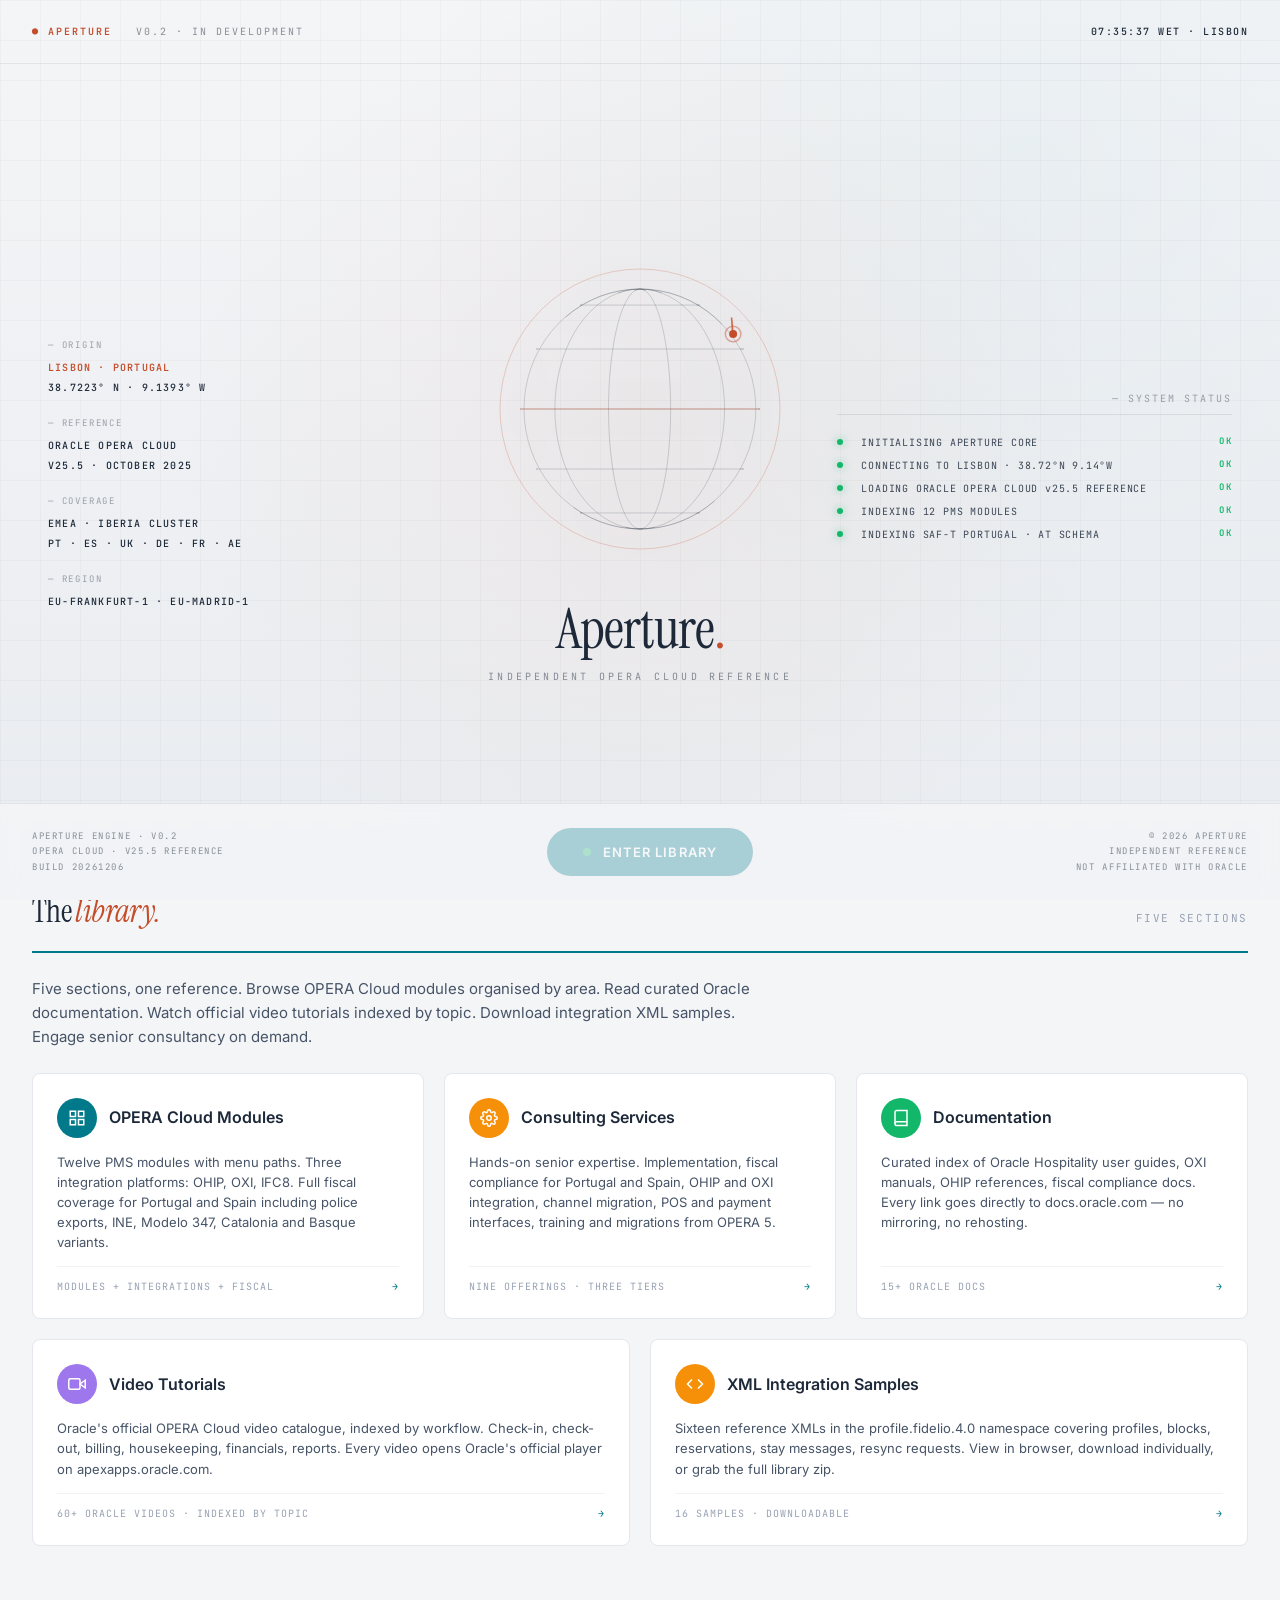
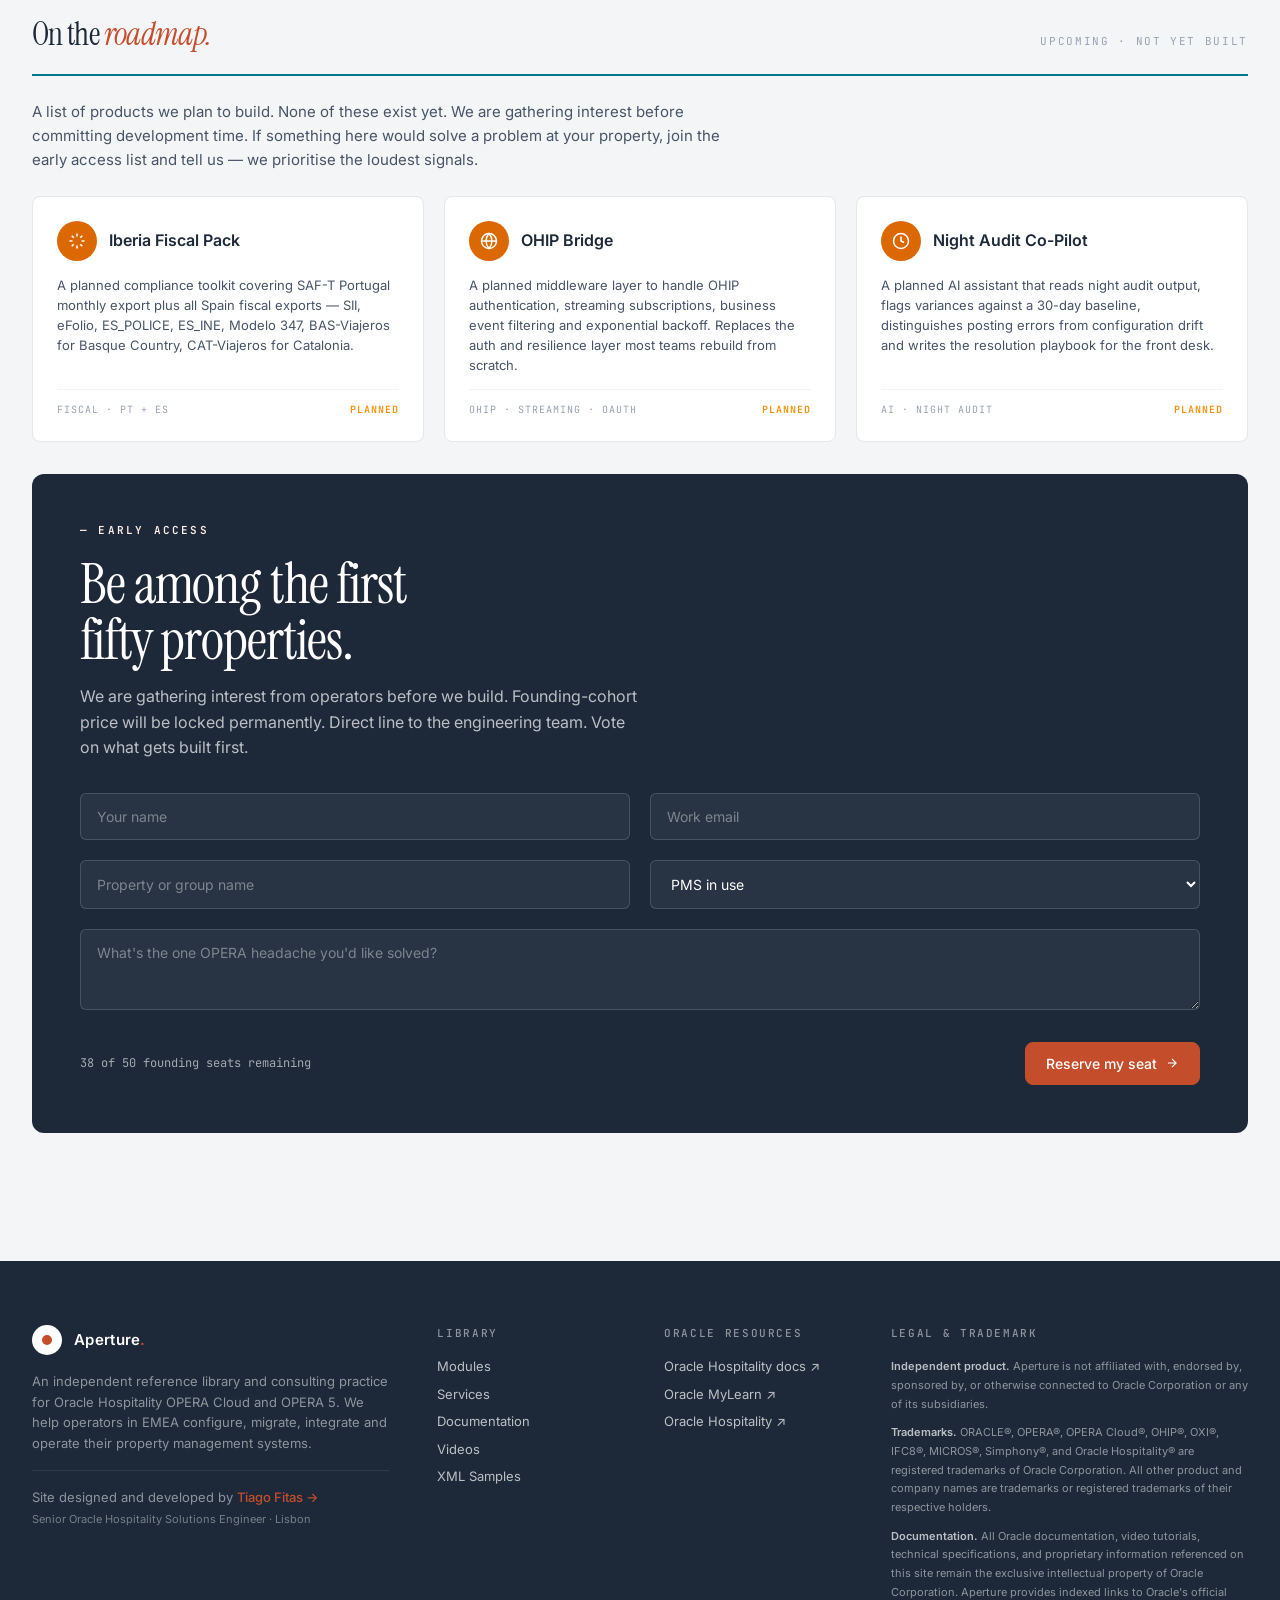
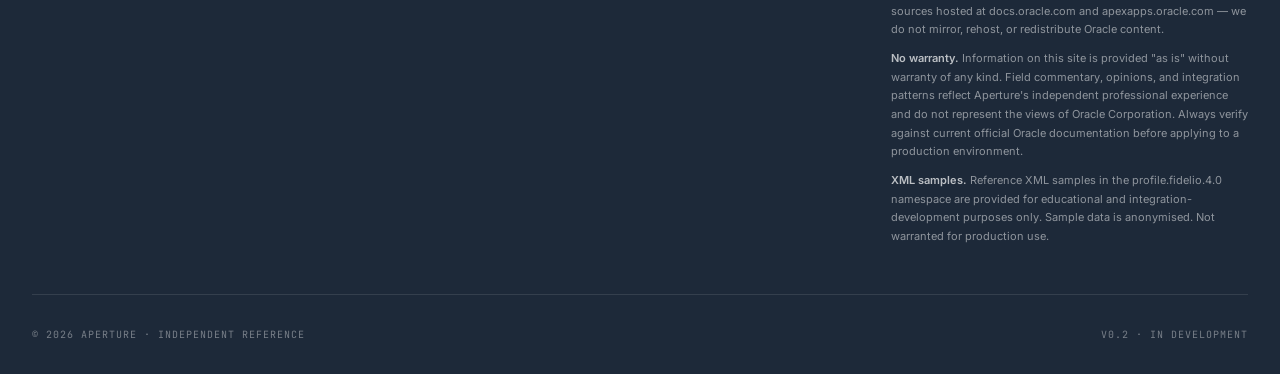
==== index.html @ bc637daf "v4 light intro matches library" ====
<!DOCTYPE html>
<html lang="en">
<head>
<meta charset="UTF-8">
<meta name="viewport" content="width=device-width, initial-scale=1.0">
<title>Aperture · OPERA Cloud Reference & Tools</title>
<meta name="description" content="Curated Oracle Hospitality OPERA Cloud documentation, video tutorials, and integration XML samples. Independent reference library for hotel technology professionals.">
<link rel="preconnect" href="https://fonts.googleapis.com">
<link rel="preconnect" href="https://fonts.gstatic.com" crossorigin>
<link href="https://fonts.googleapis.com/css2?family=Instrument+Serif&family=JetBrains+Mono:wght@400;500;600&family=Inter:wght@400;500;600;700&display=swap" rel="stylesheet">
<link rel="stylesheet" href="assets/styles.css">
</head>
<body>

<!-- CINEMATIC BOOT INTRO -->
<div id="intro">

  <!-- TOP STATUS BAR -->
  <div class="boot-topbar">
    <div class="left">
      <span class="accent">● APERTURE</span>
      <span>v0.2 · IN DEVELOPMENT</span>
    </div>
    <div class="right">
      <span id="boot-clock">--:--:-- WET · LISBON</span>
    </div>
  </div>

  <!-- THREE-COLUMN STAGE -->
  <div class="boot-stage">

    <!-- LEFT COLUMN - COORDS + META -->
    <div class="boot-left">
      <span class="label">— Origin</span>
      <span class="value accent">LISBON · PORTUGAL</span>
      <span class="value" id="boot-coords">38.7223° N · 9.1393° W</span>

      <span class="label">— Reference</span>
      <span class="value">ORACLE OPERA CLOUD</span>
      <span class="value">v25.5 · OCTOBER 2025</span>

      <span class="label">— Coverage</span>
      <span class="value">EMEA · IBERIA CLUSTER</span>
      <span class="value">PT · ES · UK · DE · FR · AE</span>

      <span class="label">— Region</span>
      <span class="value">EU-FRANKFURT-1 · EU-MADRID-1</span>
    </div>

    <!-- CENTRE - GLOBE + BRAND -->
    <div class="boot-centre">
      <canvas id="boot-globe" width="320" height="320"></canvas>
      <div class="boot-brand">
        <div class="boot-brand-name">Aperture<span class="dot">.</span></div>
        <div class="boot-brand-tag">Independent OPERA Cloud Reference</div>
      </div>
    </div>

    <!-- RIGHT COLUMN - STATUS LIST -->
    <div class="boot-right">
      <div class="boot-status-head">— SYSTEM STATUS</div>
      <div id="status-list"></div>
    </div>

  </div>

  <!-- BOTTOM BAR - SYSTEM INFO + ENTER -->
  <div class="boot-bottom">
    <div class="boot-system-info" id="boot-system">
      APERTURE ENGINE · v0.2<br>
      OPERA CLOUD · v25.5 REFERENCE<br>
      BUILD ----
    </div>
    <button id="intro-enter" class="intro-enter" disabled>
      <span class="intro-pulse"></span>
      Enter library
    </button>
    <div class="boot-system-info" style="text-align: right;">
      © 2026 APERTURE<br>
      INDEPENDENT REFERENCE<br>
      NOT AFFILIATED WITH ORACLE
    </div>
  </div>

</div>

<!-- TOP BAR -->
<header class="topbar">
  <div class="topbar-inner">
    <a href="index.html" class="brand">
      <div class="brand-mark"></div>
      <span class="name">Aperture<span class="dot">.</span></span>
    </a>
    <div class="topbar-meta">
      <span class="pill">REFERENCE LIBRARY</span>
      <span>v0.2 · IN DEVELOPMENT</span>
    </div>
  </div>
</header>

<!-- MENU -->
<nav class="menubar">
  <div class="menubar-inner">
    <a href="index.html" class="menu-link active">
      <svg viewBox="0 0 24 24" fill="none" stroke="currentColor" stroke-width="2"><path d="M3 9l9-7 9 7v11a2 2 0 01-2 2H5a2 2 0 01-2-2z"/></svg>
      Home
    </a>
    <a href="modules.html" class="menu-link">
      <svg viewBox="0 0 24 24" fill="none" stroke="currentColor" stroke-width="2"><rect x="3" y="3" width="7" height="7"/><rect x="14" y="3" width="7" height="7"/><rect x="3" y="14" width="7" height="7"/><rect x="14" y="14" width="7" height="7"/></svg>
      Modules
    </a>
    <a href="services.html" class="menu-link">
      <svg viewBox="0 0 24 24" fill="none" stroke="currentColor" stroke-width="2"><circle cx="12" cy="12" r="3"/><path d="M19.4 15a1.65 1.65 0 00.33 1.82l.06.06a2 2 0 010 2.83 2 2 0 01-2.83 0l-.06-.06a1.65 1.65 0 00-1.82-.33 1.65 1.65 0 00-1 1.51V21a2 2 0 01-4 0v-.09A1.65 1.65 0 009 19.4a1.65 1.65 0 00-1.82.33l-.06.06a2 2 0 01-2.83 0 2 2 0 010-2.83l.06-.06a1.65 1.65 0 00.33-1.82 1.65 1.65 0 00-1.51-1H3a2 2 0 010-4h.09A1.65 1.65 0 004.6 9a1.65 1.65 0 00-.33-1.82l-.06-.06a2 2 0 010-2.83 2 2 0 012.83 0l.06.06a1.65 1.65 0 001.82.33H9a1.65 1.65 0 001-1.51V3a2 2 0 014 0v.09a1.65 1.65 0 001 1.51 1.65 1.65 0 001.82-.33l.06-.06a2 2 0 012.83 0 2 2 0 010 2.83l-.06.06a1.65 1.65 0 00-.33 1.82V9a1.65 1.65 0 001.51 1H21a2 2 0 010 4h-.09a1.65 1.65 0 00-1.51 1z"/></svg>
      Services
    </a>
    <a href="resources.html" class="menu-link">
      <svg viewBox="0 0 24 24" fill="none" stroke="currentColor" stroke-width="2"><path d="M4 19.5A2.5 2.5 0 016.5 17H20"/><path d="M6.5 2H20v20H6.5A2.5 2.5 0 014 19.5v-15A2.5 2.5 0 016.5 2z"/></svg>
      Documentation
    </a>
    <a href="videos.html" class="menu-link">
      <svg viewBox="0 0 24 24" fill="none" stroke="currentColor" stroke-width="2"><polygon points="23 7 16 12 23 17 23 7"/><rect x="1" y="5" width="15" height="14" rx="2"/></svg>
      Videos
    </a>
    <a href="xml-library.html" class="menu-link">
      <svg viewBox="0 0 24 24" fill="none" stroke="currentColor" stroke-width="2"><path d="M14 2H6a2 2 0 00-2 2v16a2 2 0 002 2h12a2 2 0 002-2V8z"/><path d="M14 2v6h6 M16 13H8 M16 17H8"/></svg>
      XML Samples
    </a>
    <div class="menubar-actions">
      <a href="#waitlist" class="btn btn-accent" style="padding: 6px 14px; font-size: 12px;">Early access</a>
    </div>
  </div>
</nav>

<!-- PAGE CONTENT -->
<div class="page">

  <!-- HERO -->
  <section class="hero">
    <div class="hero-content">
      <div class="hero-eyebrow">
        <span class="dot"></span>
        Independent OPERA Cloud reference library
      </div>
      <h1>Reference,<br>tools, <span class="accent">expertise.</span></h1>
      <p class="lead">A growing reference library for Oracle Hospitality OPERA Cloud and OPERA 5 — curated documentation, official video tutorials, integration XML samples, and senior consulting services. Independent. Iberia-based. EMEA-focused.</p>
      <div class="ctas">
        <a href="modules.html" class="btn btn-primary">
          Browse modules
          <svg width="14" height="14" viewBox="0 0 24 24" fill="none" stroke="currentColor" stroke-width="2"><path d="M5 12h14M12 5l7 7-7 7"/></svg>
        </a>
        <a href="services.html" class="btn btn-secondary">View services</a>
        <a href="#waitlist" class="btn btn-secondary">Early access</a>
      </div>
    </div>
  </section>

  <!-- STAT TILES (PMS dashboard style) -->
  <div class="tiles">
    <div class="tile span-3">
      <div class="stat">
        <div class="stat-icon teal">
          <svg viewBox="0 0 24 24"><rect x="3" y="3" width="7" height="7"/><rect x="14" y="3" width="7" height="7"/><rect x="3" y="14" width="7" height="7"/><rect x="14" y="14" width="7" height="7"/></svg>
        </div>
        <div>
          <div class="stat-num">12</div>
          <div class="stat-label">Modules covered</div>
        </div>
      </div>
    </div>
    <div class="tile span-3">
      <div class="stat">
        <div class="stat-icon green">
          <svg viewBox="0 0 24 24"><path d="M14 2H6a2 2 0 00-2 2v16a2 2 0 002 2h12a2 2 0 002-2V8z M14 2v6h6"/></svg>
        </div>
        <div>
          <div class="stat-num">15</div>
          <div class="stat-label">Oracle docs indexed</div>
        </div>
      </div>
    </div>
    <div class="tile span-3">
      <div class="stat">
        <div class="stat-icon purple">
          <svg viewBox="0 0 24 24"><polygon points="23 7 16 12 23 17 23 7"/><rect x="1" y="5" width="15" height="14" rx="2"/></svg>
        </div>
        <div>
          <div class="stat-num">60+</div>
          <div class="stat-label">Video tutorials</div>
        </div>
      </div>
    </div>
    <div class="tile span-3">
      <div class="stat">
        <div class="stat-icon orange">
          <svg viewBox="0 0 24 24"><polyline points="16 18 22 12 16 6"/><polyline points="8 6 2 12 8 18"/></svg>
        </div>
        <div>
          <div class="stat-num">16</div>
          <div class="stat-label">XML samples</div>
        </div>
      </div>
    </div>
  </div>

  <!-- LIBRARY ENTRY POINTS -->
  <div class="section-head">
    <h2>The <span class="accent">library.</span></h2>
    <span class="count">FIVE SECTIONS</span>
  </div>
  <p class="section-intro">Five sections, one reference. Browse OPERA Cloud modules organised by area. Read curated Oracle documentation. Watch official video tutorials indexed by topic. Download integration XML samples. Engage senior consultancy on demand.</p>

  <div class="tiles">
    <a href="modules.html" class="tile span-4 module-tile">
      <div class="head">
        <div class="icon teal">
          <svg viewBox="0 0 24 24"><rect x="3" y="3" width="7" height="7"/><rect x="14" y="3" width="7" height="7"/><rect x="3" y="14" width="7" height="7"/><rect x="14" y="14" width="7" height="7"/></svg>
        </div>
        <h3>OPERA Cloud Modules</h3>
      </div>
      <p class="desc">Twelve PMS modules with menu paths. Three integration platforms: OHIP, OXI, IFC8. Full fiscal coverage for Portugal and Spain including police exports, INE, Modelo 347, Catalonia and Basque variants.</p>
      <div class="foot">
        <span>MODULES + INTEGRATIONS + FISCAL</span>
        <span class="badge">→</span>
      </div>
    </a>

    <a href="services.html" class="tile span-4 module-tile">
      <div class="head">
        <div class="icon orange">
          <svg viewBox="0 0 24 24"><circle cx="12" cy="12" r="3"/><path d="M19.4 15a1.65 1.65 0 00.33 1.82l.06.06a2 2 0 010 2.83 2 2 0 01-2.83 0l-.06-.06a1.65 1.65 0 00-1.82-.33 1.65 1.65 0 00-1 1.51V21a2 2 0 01-4 0v-.09A1.65 1.65 0 009 19.4a1.65 1.65 0 00-1.82.33l-.06.06a2 2 0 01-2.83 0 2 2 0 010-2.83l.06-.06a1.65 1.65 0 00.33-1.82 1.65 1.65 0 00-1.51-1H3a2 2 0 010-4h.09A1.65 1.65 0 004.6 9a1.65 1.65 0 00-.33-1.82l-.06-.06a2 2 0 010-2.83 2 2 0 012.83 0l.06.06a1.65 1.65 0 001.82.33H9a1.65 1.65 0 001-1.51V3a2 2 0 014 0v.09a1.65 1.65 0 001 1.51 1.65 1.65 0 001.82-.33l.06-.06a2 2 0 012.83 0 2 2 0 010 2.83l-.06.06a1.65 1.65 0 00-.33 1.82V9a1.65 1.65 0 001.51 1H21a2 2 0 010 4h-.09a1.65 1.65 0 00-1.51 1z"/></svg>
        </div>
        <h3>Consulting Services</h3>
      </div>
      <p class="desc">Hands-on senior expertise. Implementation, fiscal compliance for Portugal and Spain, OHIP and OXI integration, channel migration, POS and payment interfaces, training and migrations from OPERA 5.</p>
      <div class="foot">
        <span>NINE OFFERINGS · THREE TIERS</span>
        <span class="badge">→</span>
      </div>
    </a>

    <a href="resources.html" class="tile span-4 module-tile">
      <div class="head">
        <div class="icon green">
          <svg viewBox="0 0 24 24"><path d="M4 19.5A2.5 2.5 0 016.5 17H20"/><path d="M6.5 2H20v20H6.5A2.5 2.5 0 014 19.5v-15A2.5 2.5 0 016.5 2z"/></svg>
        </div>
        <h3>Documentation</h3>
      </div>
      <p class="desc">Curated index of Oracle Hospitality user guides, OXI manuals, OHIP references, fiscal compliance docs. Every link goes directly to docs.oracle.com — no mirroring, no rehosting.</p>
      <div class="foot">
        <span>15+ ORACLE DOCS</span>
        <span class="badge">→</span>
      </div>
    </a>

    <a href="videos.html" class="tile span-6 module-tile">
      <div class="head">
        <div class="icon purple">
          <svg viewBox="0 0 24 24"><polygon points="23 7 16 12 23 17 23 7"/><rect x="1" y="5" width="15" height="14" rx="2"/></svg>
        </div>
        <h3>Video Tutorials</h3>
      </div>
      <p class="desc">Oracle's official OPERA Cloud video catalogue, indexed by workflow. Check-in, check-out, billing, housekeeping, financials, reports. Every video opens Oracle's official player on apexapps.oracle.com.</p>
      <div class="foot">
        <span>60+ ORACLE VIDEOS · INDEXED BY TOPIC</span>
        <span class="badge">→</span>
      </div>
    </a>

    <a href="xml-library.html" class="tile span-6 module-tile">
      <div class="head">
        <div class="icon orange">
          <svg viewBox="0 0 24 24"><polyline points="16 18 22 12 16 6"/><polyline points="8 6 2 12 8 18"/></svg>
        </div>
        <h3>XML Integration Samples</h3>
      </div>
      <p class="desc">Sixteen reference XMLs in the profile.fidelio.4.0 namespace covering profiles, blocks, reservations, stay messages, resync requests. View in browser, download individually, or grab the full library zip.</p>
      <div class="foot">
        <span>16 SAMPLES · DOWNLOADABLE</span>
        <span class="badge">→</span>
      </div>
    </a>
  </div>

  <!-- ROADMAP / UPCOMING -->
  <div class="section-head">
    <h2>On the <span class="accent">roadmap.</span></h2>
    <span class="count">UPCOMING · NOT YET BUILT</span>
  </div>
  <p class="section-intro">A list of products we plan to build. None of these exist yet. We are gathering interest before committing development time. If something here would solve a problem at your property, join the early access list and tell us — we prioritise the loudest signals.</p>

  <div class="tiles">
    <div class="module-tile tile span-4">
      <div class="head">
        <div class="icon amber"><svg viewBox="0 0 24 24"><path d="M12 2v4M12 18v4M4.93 4.93l2.83 2.83M16.24 16.24l2.83 2.83M2 12h4M18 12h4M4.93 19.07l2.83-2.83M16.24 7.76l2.83-2.83"/></svg></div>
        <h3>Iberia Fiscal Pack</h3>
      </div>
      <p class="desc">A planned compliance toolkit covering SAF-T Portugal monthly export plus all Spain fiscal exports — SII, eFolio, ES_POLICE, ES_INE, Modelo 347, BAS-Viajeros for Basque Country, CAT-Viajeros for Catalonia.</p>
      <div class="foot">
        <span>FISCAL · PT + ES</span>
        <span class="badge upcoming">PLANNED</span>
      </div>
    </div>

    <div class="module-tile tile span-4">
      <div class="head">
        <div class="icon amber"><svg viewBox="0 0 24 24"><circle cx="12" cy="12" r="10"/><path d="M2 12h20M12 2a15.3 15.3 0 014 10 15.3 15.3 0 01-4 10 15.3 15.3 0 01-4-10 15.3 15.3 0 014-10z"/></svg></div>
        <h3>OHIP Bridge</h3>
      </div>
      <p class="desc">A planned middleware layer to handle OHIP authentication, streaming subscriptions, business event filtering and exponential backoff. Replaces the auth and resilience layer most teams rebuild from scratch.</p>
      <div class="foot">
        <span>OHIP · STREAMING · OAUTH</span>
        <span class="badge upcoming">PLANNED</span>
      </div>
    </div>

    <div class="module-tile tile span-4">
      <div class="head">
        <div class="icon amber"><svg viewBox="0 0 24 24"><path d="M12 6v6l4 2"/><circle cx="12" cy="12" r="10"/></svg></div>
        <h3>Night Audit Co-Pilot</h3>
      </div>
      <p class="desc">A planned AI assistant that reads night audit output, flags variances against a 30-day baseline, distinguishes posting errors from configuration drift and writes the resolution playbook for the front desk.</p>
      <div class="foot">
        <span>AI · NIGHT AUDIT</span>
        <span class="badge upcoming">PLANNED</span>
      </div>
    </div>
  </div>

  <!-- WAITLIST -->
  <section class="form-card" id="waitlist">
    <p class="eyebrow">— Early access</p>
    <h2>Be among the first<br>fifty properties.</h2>
    <p>We are gathering interest from operators before we build. Founding-cohort price will be locked permanently. Direct line to the engineering team. Vote on what gets built first.</p>
    <form onsubmit="handleWaitlist(event)">
      <div class="form-row">
        <input type="text" placeholder="Your name" class="form-input" required>
        <input type="email" placeholder="Work email" class="form-input" required>
      </div>
      <div class="form-row">
        <input type="text" placeholder="Property or group name" class="form-input" required>
        <select class="form-input">
          <option>PMS in use</option>
          <option>OPERA Cloud</option>
          <option>OPERA 5</option>
          <option>Migrating to Cloud</option>
          <option>Other</option>
        </select>
      </div>
      <textarea placeholder="What's the one OPERA headache you'd like solved?" class="form-input" rows="3"></textarea>
      <div class="form-foot">
        <span class="form-counter">38 of 50 founding seats remaining</span>
        <button type="submit" class="btn btn-accent">
          Reserve my seat
          <svg width="14" height="14" viewBox="0 0 24 24" fill="none" stroke="currentColor" stroke-width="2"><path d="M5 12h14M12 5l7 7-7 7"/></svg>
        </button>
      </div>
    </form>
  </section>

</div>

<!-- FOOTER (legal-heavy) -->
<footer class="footer">
  <div class="footer-inner">
    <div class="footer-grid">
      <div class="footer-brand">
        <a href="index.html" class="brand">
          <div class="brand-mark"></div>
          <span class="name">Aperture<span class="dot">.</span></span>
        </a>
        <p class="blurb">An independent reference library and consulting practice for Oracle Hospitality OPERA Cloud and OPERA 5. We help operators in EMEA configure, migrate, integrate and operate their property management systems.</p>
        <p class="blurb" style="margin-top: 16px; padding-top: 16px; border-top: 1px solid rgba(255,255,255,0.08);">Site designed and developed by <a href="https://www.linkedin.com/in/tiagofitas76/" target="_blank" rel="noopener" style="color: var(--accent); text-decoration: none; font-weight: 500;">Tiago Fitas →</a><br><span style="font-size: 11px; color: rgba(255,255,255,0.4);">Senior Oracle Hospitality Solutions Engineer · Lisbon</span></p>
      </div>
      <div>
        <h4>Library</h4>
        <ul>
          <li><a href="modules.html">Modules</a></li>
          <li><a href="services.html">Services</a></li>
          <li><a href="resources.html">Documentation</a></li>
          <li><a href="videos.html">Videos</a></li>
          <li><a href="xml-library.html">XML Samples</a></li>
        </ul>
      </div>
      <div>
        <h4>Oracle Resources</h4>
        <ul>
          <li><a href="https://docs.oracle.com/en/industries/hospitality/" target="_blank" rel="noopener">Oracle Hospitality docs ↗</a></li>
          <li><a href="https://learn.oracle.com" target="_blank" rel="noopener">Oracle MyLearn ↗</a></li>
          <li><a href="https://www.oracle.com/hospitality/" target="_blank" rel="noopener">Oracle Hospitality ↗</a></li>
        </ul>
      </div>
      <div>
        <h4>Legal & Trademark</h4>
        <div class="footer-legal">
          <p><strong>Independent product.</strong> Aperture is not affiliated with, endorsed by, sponsored by, or otherwise connected to Oracle Corporation or any of its subsidiaries.</p>
          <p><strong>Trademarks.</strong> ORACLE®, OPERA®, OPERA Cloud®, OHIP®, OXI®, IFC8®, MICROS®, Simphony®, and Oracle Hospitality® are registered trademarks of Oracle Corporation. All other product and company names are trademarks or registered trademarks of their respective holders.</p>
          <p><strong>Documentation.</strong> All Oracle documentation, video tutorials, technical specifications, and proprietary information referenced on this site remain the exclusive intellectual property of Oracle Corporation. Aperture provides indexed links to Oracle's official sources hosted at docs.oracle.com and apexapps.oracle.com — we do not mirror, rehost, or redistribute Oracle content.</p>
          <p><strong>No warranty.</strong> Information on this site is provided "as is" without warranty of any kind. Field commentary, opinions, and integration patterns reflect Aperture's independent professional experience and do not represent the views of Oracle Corporation. Always verify against current official Oracle documentation before applying to a production environment.</p>
          <p><strong>XML samples.</strong> Reference XML samples in the profile.fidelio.4.0 namespace are provided for educational and integration-development purposes only. Sample data is anonymised. Not warranted for production use.</p>
        </div>
      </div>
    </div>
    <div class="footer-bottom">
      <div>© 2026 APERTURE · INDEPENDENT REFERENCE</div>
      <div>v0.2 · IN DEVELOPMENT</div>
    </div>
  </div>
</footer>

<script>
function handleWaitlist(e) {
  e.preventDefault();
  var btn = e.target.querySelector('button[type="submit"]');
  btn.innerHTML = '✓ Seat reserved · We will be in touch';
  btn.disabled = true;
  btn.style.opacity = '0.7';
}
</script>
<script src="assets/intro.js"></script>

</body>
</html>
---- assets/styles.css ----
:root {
  --bg: #f4f5f7;
  --surface: #ffffff;
  --ink: #1d2939;
  --ink-soft: #475467;
  --muted: #98a2b3;
  --line: #e4e7ec;
  --line-soft: #f0f2f5;
  --teal: #007a8a;
  --teal-dark: #005f6e;
  --teal-soft: #e6f4f6;
  --stat-green: #12b76a;
  --stat-blue: #2e90fa;
  --stat-red: #f04438;
  --stat-orange: #f79009;
  --stat-purple: #9e77ed;
  --stat-amber: #dc6803;
  --accent: #c44e2c;
  --accent-soft: #fef0e9;
}

* { box-sizing: border-box; margin: 0; padding: 0; }
html, body {
  background: var(--bg);
  color: var(--ink);
  font-family: 'Inter', -apple-system, BlinkMacSystemFont, sans-serif;
  font-size: 14px;
  line-height: 1.5;
  -webkit-font-smoothing: antialiased;
}
body { min-height: 100vh; }
a { color: inherit; text-decoration: none; }
.serif { font-family: 'Instrument Serif', Georgia, serif; font-weight: 400; }
.mono { font-family: 'JetBrains Mono', ui-monospace, monospace; }

/* CINEMATIC BOOT INTRO - matches library background */
#intro {
  position: fixed; inset: 0;
  background: #f4f5f7;
  z-index: 9999;
  overflow: hidden;
  transition: opacity 0.8s ease;
  font-family: 'JetBrains Mono', monospace;
  color: #1d2939;
}
#intro.fading { opacity: 0; pointer-events: none; }

#intro::before {
  content: '';
  position: absolute; inset: 0;
  background:
    radial-gradient(circle at 50% 50%, rgba(196,78,44,0.05) 0%, transparent 60%),
    radial-gradient(circle at 80% 20%, rgba(0,122,138,0.04) 0%, transparent 50%),
    linear-gradient(180deg, #f4f5f7 0%, #e9ecf0 100%);
  pointer-events: none;
}

#intro::after {
  content: '';
  position: absolute; inset: 0;
  background-image:
    linear-gradient(rgba(0,0,0,0.025) 1px, transparent 1px),
    linear-gradient(90deg, rgba(0,0,0,0.025) 1px, transparent 1px);
  background-size: 40px 40px;
  pointer-events: none;
}

/* TOP BAR INSIDE INTRO */
.boot-topbar {
  position: absolute; top: 0; left: 0; right: 0;
  padding: 24px 32px;
  display: flex;
  justify-content: space-between;
  align-items: center;
  font-size: 10px;
  letter-spacing: 0.2em;
  text-transform: uppercase;
  color: rgba(29,41,57,0.5);
  z-index: 2;
  border-bottom: 1px solid rgba(29,41,57,0.08);
}
.boot-topbar .left, .boot-topbar .right { display: flex; gap: 24px; align-items: center; }
.boot-topbar .accent { color: #c44e2c; font-weight: 600; }
.boot-topbar #boot-clock { color: #1d2939; font-weight: 500; letter-spacing: 0.15em; }

/* CENTRE STAGE */
.boot-stage {
  position: relative;
  min-height: 100vh;
  display: grid;
  grid-template-columns: 1fr 1fr 1fr;
  align-items: center;
  padding: 80px 48px 48px;
  z-index: 1;
}

.boot-left {
  font-size: 10px;
  letter-spacing: 0.18em;
  text-transform: uppercase;
  color: rgba(29,41,57,0.5);
  line-height: 2;
}
.boot-left .label { color: rgba(29,41,57,0.4); display: block; margin-top: 16px; margin-bottom: 4px; font-size: 9px; }
.boot-left .value { color: #1d2939; font-weight: 500; letter-spacing: 0.12em; display: block; }
.boot-left .value.accent { color: #c44e2c; font-weight: 600; }

/* GLOBE CENTRE */
.boot-centre {
  display: flex;
  flex-direction: column;
  align-items: center;
  justify-content: center;
  gap: 32px;
}
#boot-globe {
  width: 320px; height: 320px;
  filter: drop-shadow(0 0 24px rgba(196,78,44,0.18));
}

.boot-brand {
  text-align: center;
}
.boot-brand-name {
  font-family: 'Instrument Serif', Georgia, serif;
  font-size: 56px;
  line-height: 1;
  color: #1d2939;
  letter-spacing: -0.02em;
  font-weight: 400;
}
.boot-brand-name .dot { color: #c44e2c; }
.boot-brand-tag {
  font-family: 'JetBrains Mono', monospace;
  font-size: 10px;
  letter-spacing: 0.32em;
  color: rgba(29,41,57,0.5);
  text-transform: uppercase;
  margin-top: 12px;
}

/* RIGHT - STATUS LIST */
.boot-right {
  display: flex;
  flex-direction: column;
  align-items: flex-end;
  gap: 12px;
}
.boot-status-head {
  font-size: 10px;
  letter-spacing: 0.2em;
  color: rgba(29,41,57,0.4);
  text-transform: uppercase;
  margin-bottom: 8px;
  width: 100%;
  text-align: right;
  padding-bottom: 8px;
  border-bottom: 1px solid rgba(29,41,57,0.1);
}
#status-list {
  width: 100%;
  display: flex;
  flex-direction: column;
  gap: 8px;
}
.status-line {
  display: grid;
  grid-template-columns: 14px 1fr auto;
  gap: 10px;
  align-items: center;
  font-size: 10px;
  letter-spacing: 0.08em;
  color: rgba(29,41,57,0.4);
  opacity: 0;
  transform: translateX(20px);
  transition: opacity 0.3s ease, transform 0.3s ease;
}
.status-line.active {
  opacity: 1;
  transform: translateX(0);
  color: rgba(29,41,57,0.85);
}
.status-line .status-dot {
  width: 6px; height: 6px;
  border-radius: 50%;
  background: rgba(29,41,57,0.2);
  transition: background 0.3s ease, box-shadow 0.3s ease;
}
.status-line.active .status-dot {
  background: #12b76a;
  box-shadow: 0 0 8px rgba(18,183,106,0.6);
}
.status-line .status-txt { text-align: left; }
.status-line .status-ok {
  font-size: 9px;
  font-weight: 600;
  letter-spacing: 0.15em;
  color: #12b76a;
  opacity: 0;
  transition: opacity 0.3s ease 0.1s;
}
.status-line.active .status-ok { opacity: 1; }
.status-line.done .status-dot { background: #c44e2c; box-shadow: 0 0 12px rgba(196,78,44,0.7); }
.status-line.done .status-ok { color: #c44e2c; }
.status-line.done { color: #1d2939; font-weight: 500; }

/* BOTTOM BAR - SYSTEM INFO + ENTER */
.boot-bottom {
  position: absolute;
  bottom: 0; left: 0; right: 0;
  padding: 24px 32px;
  display: flex;
  justify-content: space-between;
  align-items: center;
  border-top: 1px solid rgba(29,41,57,0.08);
  z-index: 2;
  background: rgba(244,245,247,0.85);
  backdrop-filter: blur(8px);
}
.boot-system-info {
  font-size: 9px;
  letter-spacing: 0.18em;
  text-transform: uppercase;
  color: rgba(29,41,57,0.5);
  line-height: 1.7;
}

.intro-enter {
  background: #007a8a;
  color: white;
  border: none;
  padding: 16px 36px;
  font-family: 'Inter', sans-serif;
  font-size: 13px;
  font-weight: 600;
  letter-spacing: 0.08em;
  border-radius: 999px;
  cursor: pointer;
  transition: all 0.25s ease;
  display: inline-flex;
  align-items: center;
  gap: 12px;
  text-transform: uppercase;
  opacity: 0.3;
  pointer-events: none;
}
.intro-enter.ready {
  opacity: 1;
  pointer-events: auto;
  animation: enterReady 1.6s ease-in-out infinite;
}
.intro-enter:hover {
  background: #005f6e;
  transform: translateY(-2px);
  box-shadow: 0 12px 32px rgba(0,122,138,0.35);
}
.intro-enter:disabled { cursor: not-allowed; }
.intro-pulse {
  width: 8px; height: 8px;
  border-radius: 50%;
  background: #12b76a;
}
.intro-enter.ready .intro-pulse {
  animation: dotpulse 1.6s infinite;
}
@keyframes dotpulse {
  0% { box-shadow: 0 0 0 0 rgba(18,183,106,0.7); }
  70% { box-shadow: 0 0 0 10px rgba(18,183,106,0); }
  100% { box-shadow: 0 0 0 0 rgba(18,183,106,0); }
}
@keyframes enterReady {
  0%, 100% { box-shadow: 0 0 0 0 rgba(0,122,138,0.4); }
  50% { box-shadow: 0 0 0 12px rgba(0,122,138,0); }
}

/* RESPONSIVE */
@media (max-width: 900px) {
  .boot-stage { grid-template-columns: 1fr; gap: 32px; padding: 80px 24px 100px; }
  .boot-left, .boot-right { align-items: center; text-align: center; }
  .boot-right { align-items: stretch; }
  #boot-globe { width: 240px; height: 240px; }
  .boot-brand-name { font-size: 42px; }
  .boot-bottom { flex-direction: column; gap: 16px; padding: 16px; }
  .boot-system-info { text-align: center; font-size: 8px; }
}

.topbar {
  background: var(--teal); color: white;
  position: sticky; top: 0; z-index: 50;
  box-shadow: 0 1px 3px rgba(0,0,0,0.08);
}
.topbar-inner {
  max-width: 1400px; margin: 0 auto;
  padding: 0 32px; height: 56px;
  display: flex; align-items: center; justify-content: space-between;
}
.brand {
  display: flex; align-items: center; gap: 12px;
  font-weight: 600; font-size: 15px;
  letter-spacing: 0.02em;
}
.brand-mark {
  width: 30px; height: 30px;
  border-radius: 50%;
  background: white;
  display: flex; align-items: center; justify-content: center;
}
.brand-mark::before {
  content: ''; width: 10px; height: 10px;
  background: var(--accent);
  border-radius: 50%;
}
.brand .name { color: white; }
.brand .name .dot { color: var(--accent); }

.topbar-meta {
  font-family: 'JetBrains Mono', monospace;
  font-size: 10px;
  letter-spacing: 0.18em;
  text-transform: uppercase;
  opacity: 0.85;
  display: flex; align-items: center; gap: 16px;
}
.topbar-meta .pill {
  padding: 4px 12px;
  background: rgba(255,255,255,0.15);
  border-radius: 999px;
  font-weight: 500;
}

.menubar {
  background: white;
  border-bottom: 1px solid var(--line);
  position: sticky; top: 56px; z-index: 49;
}
.menubar-inner {
  max-width: 1400px; margin: 0 auto;
  padding: 0 32px;
  display: flex; align-items: center;
  height: 48px;
  overflow-x: auto;
  scrollbar-width: none;
}
.menubar-inner::-webkit-scrollbar { display: none; }
.menu-link {
  padding: 0 18px; height: 48px;
  display: flex; align-items: center; gap: 8px;
  font-size: 13px; font-weight: 500;
  color: var(--ink-soft);
  border-bottom: 2px solid transparent;
  transition: all 0.15s ease;
  white-space: nowrap;
}
.menu-link:hover { color: var(--teal); background: var(--teal-soft); }
.menu-link.active { color: var(--teal); border-bottom-color: var(--teal); }
.menu-link svg { width: 14px; height: 14px; flex-shrink: 0; }
.menubar-actions { margin-left: auto; display: flex; gap: 8px; align-items: center; }

.page { max-width: 1400px; margin: 0 auto; padding: 32px; }

.page-header {
  display: flex; justify-content: space-between;
  align-items: flex-end;
  margin-bottom: 32px;
  flex-wrap: wrap; gap: 16px;
}
.page-header h1 {
  font-family: 'Instrument Serif', Georgia, serif;
  font-size: 40px; line-height: 1; font-weight: 400;
  letter-spacing: -0.02em; margin-bottom: 6px;
}
.page-header h1 .accent { color: var(--accent); font-style: italic; }
.page-header .subtitle { font-size: 13px; color: var(--ink-soft); }
.page-header-meta {
  display: flex; gap: 12px; align-items: center;
  font-size: 12px; color: var(--muted);
  font-family: 'JetBrains Mono', monospace;
  letter-spacing: 0.04em;
}

.tiles {
  display: grid;
  grid-template-columns: repeat(12, 1fr);
  gap: 20px;
  margin-bottom: 32px;
}
.tile {
  grid-column: span 4;
  background: var(--surface);
  border: 1px solid var(--line);
  border-radius: 8px;
  padding: 24px;
  transition: all 0.2s ease;
}
.tile.span-3 { grid-column: span 3; }
.tile.span-4 { grid-column: span 4; }
.tile.span-6 { grid-column: span 6; }
.tile.span-8 { grid-column: span 8; }
.tile.span-12 { grid-column: span 12; }
.tile:hover {
  border-color: var(--teal);
  box-shadow: 0 4px 16px rgba(0,122,138,0.08);
}

.stats { display: flex; gap: 24px; align-items: center; flex-wrap: wrap; }
.stat { display: flex; align-items: center; gap: 12px; flex: 1; min-width: 100px; }
.stat-icon {
  width: 44px; height: 44px;
  border-radius: 50%;
  display: flex; align-items: center; justify-content: center;
  color: white; flex-shrink: 0;
}
.stat-icon svg { width: 20px; height: 20px; stroke: white; fill: none; stroke-width: 2; }
.stat-icon.green { background: var(--stat-green); }
.stat-icon.blue { background: var(--stat-blue); }
.stat-icon.red { background: var(--stat-red); }
.stat-icon.orange { background: var(--stat-orange); }
.stat-icon.purple { background: var(--stat-purple); }
.stat-icon.teal { background: var(--teal); }
.stat-num {
  font-family: 'Instrument Serif', Georgia, serif;
  font-size: 28px; line-height: 1; color: var(--ink);
}
.stat-label {
  font-size: 11px; color: var(--ink-soft);
  text-transform: uppercase;
  letter-spacing: 0.05em; margin-top: 2px;
}

.module-tile {
  background: var(--surface);
  border: 1px solid var(--line);
  border-radius: 8px;
  padding: 24px;
  transition: all 0.2s ease;
  display: flex; flex-direction: column;
  gap: 14px; height: 100%;
}
.module-tile:hover {
  border-color: var(--teal);
  transform: translateY(-2px);
  box-shadow: 0 8px 24px rgba(0,122,138,0.08);
}
.module-tile .head { display: flex; align-items: center; gap: 12px; }
.module-tile .icon {
  width: 40px; height: 40px;
  border-radius: 50%;
  display: flex; align-items: center; justify-content: center;
  flex-shrink: 0; color: white;
}
.module-tile .icon svg { width: 18px; height: 18px; stroke: white; fill: none; stroke-width: 2; }
.module-tile .icon.green { background: var(--stat-green); }
.module-tile .icon.blue { background: var(--stat-blue); }
.module-tile .icon.red { background: var(--stat-red); }
.module-tile .icon.orange { background: var(--stat-orange); }
.module-tile .icon.purple { background: var(--stat-purple); }
.module-tile .icon.teal { background: var(--teal); }
.module-tile .icon.amber { background: var(--stat-amber); }
.module-tile .icon.dark { background: var(--ink); }
.module-tile h3 { font-size: 16px; font-weight: 600; color: var(--ink); line-height: 1.2; }
.module-tile .menu-path {
  font-family: 'JetBrains Mono', monospace;
  font-size: 11px;
  color: var(--teal);
  background: var(--teal-soft);
  padding: 6px 10px;
  border-radius: 4px;
  letter-spacing: 0.02em;
  border-left: 2px solid var(--teal);
}
.module-tile .desc {
  font-size: 13px; color: var(--ink-soft);
  line-height: 1.55; flex: 1;
}
.module-tile ul { list-style: none; font-size: 12px; color: var(--ink-soft); }
.module-tile ul li {
  padding: 3px 0 3px 16px;
  position: relative; line-height: 1.5;
}
.module-tile ul li::before {
  content: '→';
  position: absolute; left: 0;
  color: var(--teal);
}
.module-tile .foot {
  display: flex; justify-content: space-between; align-items: center;
  padding-top: 12px;
  border-top: 1px solid var(--line-soft);
  font-family: 'JetBrains Mono', monospace;
  font-size: 10px;
  text-transform: uppercase;
  letter-spacing: 0.1em;
  color: var(--muted);
}
.module-tile .foot .badge { color: var(--teal); font-weight: 600; }
.module-tile .foot .badge.upcoming { color: var(--stat-orange); }

.section-head {
  display: flex; justify-content: space-between; align-items: baseline;
  padding: 32px 0 16px;
  border-bottom: 2px solid var(--teal);
  margin-bottom: 24px;
}
.section-head h2 {
  font-family: 'Instrument Serif', Georgia, serif;
  font-size: 32px; font-weight: 400;
  letter-spacing: -0.02em;
}
.section-head h2 .accent { color: var(--accent); font-style: italic; }
.section-head .count {
  font-family: 'JetBrains Mono', monospace;
  font-size: 11px; color: var(--muted);
  letter-spacing: 0.15em; text-transform: uppercase;
}

.section-intro {
  font-size: 15px; color: var(--ink-soft);
  line-height: 1.6; max-width: 720px;
  margin-bottom: 24px;
}

.hero {
  background: var(--surface);
  border: 1px solid var(--line);
  border-radius: 12px;
  padding: 64px 48px;
  margin-bottom: 32px;
  position: relative; overflow: hidden;
}
.hero::before {
  content: '';
  position: absolute;
  top: 0; right: 0;
  width: 400px; height: 400px;
  background: radial-gradient(circle, var(--teal-soft) 0%, transparent 70%);
  pointer-events: none;
}
.hero-content { position: relative; max-width: 800px; }
.hero-eyebrow {
  display: inline-flex; align-items: center; gap: 8px;
  padding: 6px 12px;
  background: var(--teal-soft);
  color: var(--teal-dark);
  font-family: 'JetBrains Mono', monospace;
  font-size: 11px; letter-spacing: 0.1em;
  text-transform: uppercase;
  border-radius: 999px;
  margin-bottom: 24px;
  font-weight: 600;
}
.hero-eyebrow .dot {
  width: 6px; height: 6px;
  background: var(--stat-green);
  border-radius: 50%;
}
.hero h1 {
  font-family: 'Instrument Serif', Georgia, serif;
  font-size: clamp(48px, 7vw, 80px);
  line-height: 1; letter-spacing: -0.03em;
  font-weight: 400;
  margin-bottom: 24px;
}
.hero h1 .accent { color: var(--accent); font-style: italic; }
.hero p.lead {
  font-size: 18px; color: var(--ink-soft);
  line-height: 1.55;
  margin-bottom: 32px;
  max-width: 600px;
}
.hero .ctas { display: flex; gap: 12px; flex-wrap: wrap; }

.btn {
  display: inline-flex; align-items: center; gap: 8px;
  padding: 12px 20px;
  font-family: 'Inter', sans-serif;
  font-size: 14px; font-weight: 500;
  border-radius: 8px;
  border: 1px solid transparent;
  cursor: pointer;
  transition: all 0.15s ease;
  text-decoration: none;
}
.btn-primary {
  background: var(--teal); color: white;
  border-color: var(--teal);
}
.btn-primary:hover {
  background: var(--teal-dark);
  border-color: var(--teal-dark);
  transform: translateY(-1px);
  box-shadow: 0 4px 12px rgba(0,122,138,0.25);
}
.btn-secondary {
  background: white; color: var(--ink);
  border-color: var(--line);
}
.btn-secondary:hover { border-color: var(--teal); color: var(--teal); }
.btn-accent {
  background: var(--accent); color: white;
  border-color: var(--accent);
}
.btn-accent:hover { background: #a83d1f; border-color: #a83d1f; transform: translateY(-1px); }
.btn-ghost { background: transparent; color: white; border-color: rgba(255,255,255,0.3); }
.btn-ghost:hover { background: rgba(255,255,255,0.1); }

.fiscal-card {
  background: var(--surface);
  border: 1px solid var(--line);
  border-left: 4px solid var(--teal);
  border-radius: 8px;
  padding: 28px;
  height: 100%;
}
.fiscal-card.pt { border-left-color: #2e7d32; }
.fiscal-card.es { border-left-color: #c62828; }
.fiscal-flag {
  font-family: 'JetBrains Mono', monospace;
  font-size: 11px;
  letter-spacing: 0.15em;
  text-transform: uppercase;
  margin-bottom: 8px;
  font-weight: 600;
}
.fiscal-card.pt .fiscal-flag { color: #2e7d32; }
.fiscal-card.es .fiscal-flag { color: #c62828; }
.fiscal-card h3 {
  font-family: 'Instrument Serif', Georgia, serif;
  font-size: 28px;
  margin-bottom: 12px;
  font-weight: 400;
  letter-spacing: -0.01em;
}
.fiscal-card .lead {
  font-size: 14px; color: var(--ink-soft);
  line-height: 1.6; margin-bottom: 20px;
}
.fiscal-list { list-style: none; margin-bottom: 16px; }
.fiscal-list li {
  padding: 10px 0;
  border-bottom: 1px solid var(--line-soft);
  display: grid;
  grid-template-columns: 200px 1fr;
  gap: 12px;
  align-items: center;
}
.fiscal-list li:last-child { border-bottom: none; }
.fiscal-list .code {
  font-family: 'JetBrains Mono', monospace;
  font-size: 11px;
  color: var(--teal-dark);
  font-weight: 600;
  background: var(--teal-soft);
  padding: 4px 8px;
  border-radius: 3px;
  text-align: left;
  letter-spacing: 0.02em;
  width: fit-content;
}
.fiscal-list .label { font-size: 13px; color: var(--ink-soft); line-height: 1.4; }
.fiscal-note {
  margin-top: 16px;
  padding: 14px 16px;
  background: var(--teal-soft);
  border-radius: 6px;
  font-size: 12px;
  line-height: 1.6;
  color: var(--ink-soft);
}
.fiscal-note strong { color: var(--teal-dark); font-weight: 600; }

.video-card {
  background: var(--surface);
  border: 1px solid var(--line);
  border-radius: 8px;
  overflow: hidden;
  transition: all 0.2s;
  display: flex;
  flex-direction: column;
}
.video-card:hover {
  border-color: var(--teal);
  transform: translateY(-2px);
  box-shadow: 0 8px 20px rgba(0,122,138,0.1);
}
.video-thumb {
  aspect-ratio: 16/9;
  background: linear-gradient(135deg, var(--ink) 0%, var(--teal) 100%);
  position: relative;
  display: flex; align-items: center; justify-content: center;
}
.video-thumb .play {
  width: 48px; height: 48px;
  border-radius: 50%;
  background: rgba(255,255,255,0.2);
  border: 2px solid rgba(255,255,255,0.6);
  display: flex; align-items: center; justify-content: center;
  backdrop-filter: blur(8px);
}
.video-thumb .play svg { fill: white; width: 16px; height: 16px; margin-left: 2px; }
.video-meta { padding: 16px; flex: 1; display: flex; flex-direction: column; gap: 8px; }
.video-meta h5 { font-size: 14px; font-weight: 600; line-height: 1.3; color: var(--ink); }
.video-meta .src {
  font-family: 'JetBrains Mono', monospace;
  font-size: 10px; color: var(--muted);
  letter-spacing: 0.1em; text-transform: uppercase;
  margin-top: auto;
  display: flex; justify-content: space-between;
}

.resource-card {
  background: var(--surface);
  border: 1px solid var(--line);
  border-radius: 8px;
  padding: 24px;
  transition: all 0.2s;
  display: flex; flex-direction: column;
  gap: 14px; height: 100%;
}
.resource-card:hover {
  border-color: var(--teal);
  transform: translateY(-2px);
  box-shadow: 0 8px 20px rgba(0,122,138,0.08);
}
.resource-card .head {
  display: flex; justify-content: space-between; align-items: center;
  font-family: 'JetBrains Mono', monospace;
  font-size: 10px; letter-spacing: 0.1em;
  text-transform: uppercase; color: var(--muted);
}
.resource-card .badge {
  padding: 3px 8px;
  background: var(--teal-soft);
  color: var(--teal);
  border-radius: 4px;
  font-weight: 600;
}
.resource-card h4 { font-size: 16px; font-weight: 600; line-height: 1.3; color: var(--ink); }
.resource-card .desc {
  font-size: 13px; color: var(--ink-soft);
  line-height: 1.55; flex: 1;
}
.resource-card .commentary {
  font-size: 12px; color: var(--accent);
  border-left: 2px solid var(--accent);
  padding: 8px 0 8px 12px;
  font-style: italic; line-height: 1.5;
}
.resource-card .link {
  display: flex; justify-content: space-between; align-items: center;
  padding-top: 12px;
  border-top: 1px solid var(--line-soft);
  font-family: 'JetBrains Mono', monospace;
  font-size: 11px; letter-spacing: 0.1em;
  color: var(--teal); font-weight: 600;
}

.xml-card {
  background: var(--surface);
  border: 1px solid var(--line);
  border-radius: 8px;
  padding: 20px;
  transition: all 0.2s;
  display: flex; flex-direction: column;
  gap: 12px; height: 100%;
}
.xml-card:hover {
  border-color: var(--teal);
  transform: translateY(-2px);
  box-shadow: 0 4px 16px rgba(0,122,138,0.08);
}
.xml-card .head { display: flex; justify-content: space-between; align-items: center; }
.xml-card .tag {
  font-family: 'JetBrains Mono', monospace;
  font-size: 10px;
  padding: 3px 8px;
  background: var(--teal-soft);
  color: var(--teal);
  border-radius: 3px;
  letter-spacing: 0.05em;
  font-weight: 600;
}
.xml-card .tag.req { background: rgba(46,144,250,0.1); color: var(--stat-blue); }
.xml-card .tag.res { background: rgba(158,119,237,0.1); color: var(--stat-purple); }
.xml-card .size {
  font-family: 'JetBrains Mono', monospace;
  font-size: 11px; color: var(--muted);
}
.xml-card h4 {
  font-family: 'Instrument Serif', Georgia, serif;
  font-size: 20px; line-height: 1.15;
  color: var(--ink); font-weight: 400;
}
.xml-card .desc {
  font-size: 12px; color: var(--ink-soft);
  line-height: 1.5; flex: 1;
}
.xml-card .fields {
  font-family: 'JetBrains Mono', monospace;
  font-size: 10px; color: var(--ink-soft);
  padding: 8px 10px;
  background: var(--bg);
  border-radius: 4px;
  border-left: 2px solid var(--teal);
  line-height: 1.5;
}
.xml-card .actions {
  display: flex; gap: 6px;
  padding-top: 8px;
  border-top: 1px solid var(--line-soft);
}
.xml-btn {
  flex: 1;
  font-size: 11px;
  padding: 7px 10px;
  border-radius: 4px;
  border: 1px solid var(--line);
  background: white;
  color: var(--ink-soft);
  cursor: pointer;
  font-family: inherit;
  text-decoration: none;
  display: inline-flex; align-items: center; justify-content: center;
  gap: 4px;
  transition: all 0.15s;
}
.xml-btn:hover { border-color: var(--teal); color: var(--teal); }
.xml-btn.primary { background: var(--teal); color: white; border-color: var(--teal); }
.xml-btn.primary:hover { background: var(--teal-dark); border-color: var(--teal-dark); }

.disclaimer {
  background: rgba(247,144,9,0.08);
  border: 1px solid rgba(247,144,9,0.25);
  border-left: 3px solid var(--stat-orange);
  border-radius: 6px;
  padding: 16px 20px;
  margin-bottom: 24px;
  font-size: 13px; line-height: 1.6;
  color: var(--ink-soft);
}
.disclaimer strong { color: var(--stat-amber); font-weight: 600; }

.form-card {
  background: var(--ink);
  color: white;
  border-radius: 12px;
  padding: 48px;
  margin-bottom: 32px;
}
.form-card .eyebrow {
  font-family: 'JetBrains Mono', monospace;
  font-size: 11px;
  letter-spacing: 0.2em;
  color: var(--accent-soft);
  text-transform: uppercase;
  margin-bottom: 16px;
  font-weight: 600;
}
.form-card h2 {
  font-family: 'Instrument Serif', Georgia, serif;
  font-size: clamp(36px, 5vw, 56px);
  line-height: 1;
  margin-bottom: 16px;
  font-weight: 400;
  letter-spacing: -0.02em;
}
.form-card p {
  font-size: 16px;
  color: rgba(255,255,255,0.7);
  margin-bottom: 32px;
  max-width: 560px;
  line-height: 1.6;
}
.form-card form { display: flex; flex-direction: column; gap: 20px; }
.form-row { display: grid; grid-template-columns: 1fr 1fr; gap: 20px; }
.form-input {
  background: rgba(255,255,255,0.05);
  border: 1px solid rgba(255,255,255,0.15);
  border-radius: 6px;
  padding: 14px 16px;
  font-size: 14px; color: white;
  font-family: inherit;
  outline: none;
  transition: all 0.15s;
  width: 100%;
}
.form-input:focus { border-color: var(--accent); background: rgba(255,255,255,0.08); }
.form-input::placeholder { color: rgba(255,255,255,0.4); }
.form-input option { color: var(--ink); background: white; }
.form-foot {
  display: flex;
  justify-content: space-between;
  align-items: center;
  padding-top: 12px;
}
.form-counter {
  font-family: 'JetBrains Mono', monospace;
  font-size: 12px;
  color: rgba(255,255,255,0.6);
}

.footer {
  background: var(--ink);
  color: white;
  padding: 64px 32px 32px;
  margin-top: 64px;
}
.footer-inner { max-width: 1400px; margin: 0 auto; }
.footer-grid {
  display: grid;
  grid-template-columns: 2fr 1fr 1fr 2fr;
  gap: 48px;
  padding-bottom: 48px;
  border-bottom: 1px solid rgba(255,255,255,0.1);
  margin-bottom: 32px;
}
.footer-brand .blurb {
  font-size: 13px;
  color: rgba(255,255,255,0.5);
  line-height: 1.6;
  margin-top: 16px;
}
.footer h4 {
  font-family: 'JetBrains Mono', monospace;
  font-size: 11px;
  letter-spacing: 0.15em;
  text-transform: uppercase;
  color: rgba(255,255,255,0.5);
  margin-bottom: 16px;
  font-weight: 500;
}
.footer ul { list-style: none; display: flex; flex-direction: column; gap: 8px; font-size: 13px; }
.footer ul a { color: rgba(255,255,255,0.7); transition: color 0.15s; }
.footer ul a:hover { color: var(--accent); }
.footer-legal {
  font-size: 11px;
  color: rgba(255,255,255,0.5);
  line-height: 1.7;
  display: flex;
  flex-direction: column;
  gap: 10px;
}
.footer-legal strong { color: rgba(255,255,255,0.7); font-weight: 600; }
.footer-bottom {
  display: flex;
  justify-content: space-between;
  align-items: center;
  font-family: 'JetBrains Mono', monospace;
  font-size: 10px;
  letter-spacing: 0.1em;
  color: rgba(255,255,255,0.4);
  text-transform: uppercase;
}

.modal-bg {
  display: none;
  position: fixed; inset: 0;
  background: rgba(0,0,0,0.75);
  z-index: 200;
  align-items: center;
  justify-content: center;
  padding: 32px;
}
.modal-bg.open { display: flex; }
.modal {
  background: white;
  border-radius: 12px;
  max-width: 1000px;
  width: 100%;
  max-height: 85vh;
  display: flex;
  flex-direction: column;
  overflow: hidden;
}
.modal-head {
  padding: 20px 28px;
  border-bottom: 1px solid var(--line);
  display: flex;
  justify-content: space-between;
  align-items: center;
}
.modal-head h3 {
  font-family: 'Instrument Serif', Georgia, serif;
  font-size: 22px;
  font-weight: 400;
}
.modal-close {
  background: transparent;
  border: 1px solid var(--line);
  border-radius: 6px;
  width: 32px;
  height: 32px;
  font-size: 18px;
  cursor: pointer;
  color: var(--ink-soft);
}
.modal-close:hover { background: var(--bg); }
.modal-body {
  flex: 1;
  overflow: auto;
  padding: 0;
  background: #1e293b;
}
.modal-body pre {
  padding: 24px;
  margin: 0;
  font-family: 'JetBrains Mono', monospace;
  font-size: 12px;
  line-height: 1.6;
  color: #e2e8f0;
  white-space: pre-wrap;
  word-break: break-word;
}

@media (max-width: 1024px) {
  .footer-grid { grid-template-columns: 1fr 1fr; gap: 32px; }
  .tile, .tile.span-3, .tile.span-4, .tile.span-6, .tile.span-8 { grid-column: span 6; }
}

@media (max-width: 768px) {
  .page { padding: 16px; }
  .topbar-inner, .menubar-inner { padding: 0 16px; }
  .topbar-meta { display: none; }
  .hero { padding: 32px 24px; }
  .form-card { padding: 24px; }
  .form-row { grid-template-columns: 1fr; }
  .footer-grid { grid-template-columns: 1fr; }
  .footer-bottom { flex-direction: column; gap: 8px; align-items: flex-start; }
  .tile, .tile.span-3, .tile.span-4, .tile.span-6, .tile.span-8 { grid-column: span 12; }
  .fiscal-list li { grid-template-columns: 1fr; gap: 4px; }
  .intro-brand { font-size: 36px; }
}
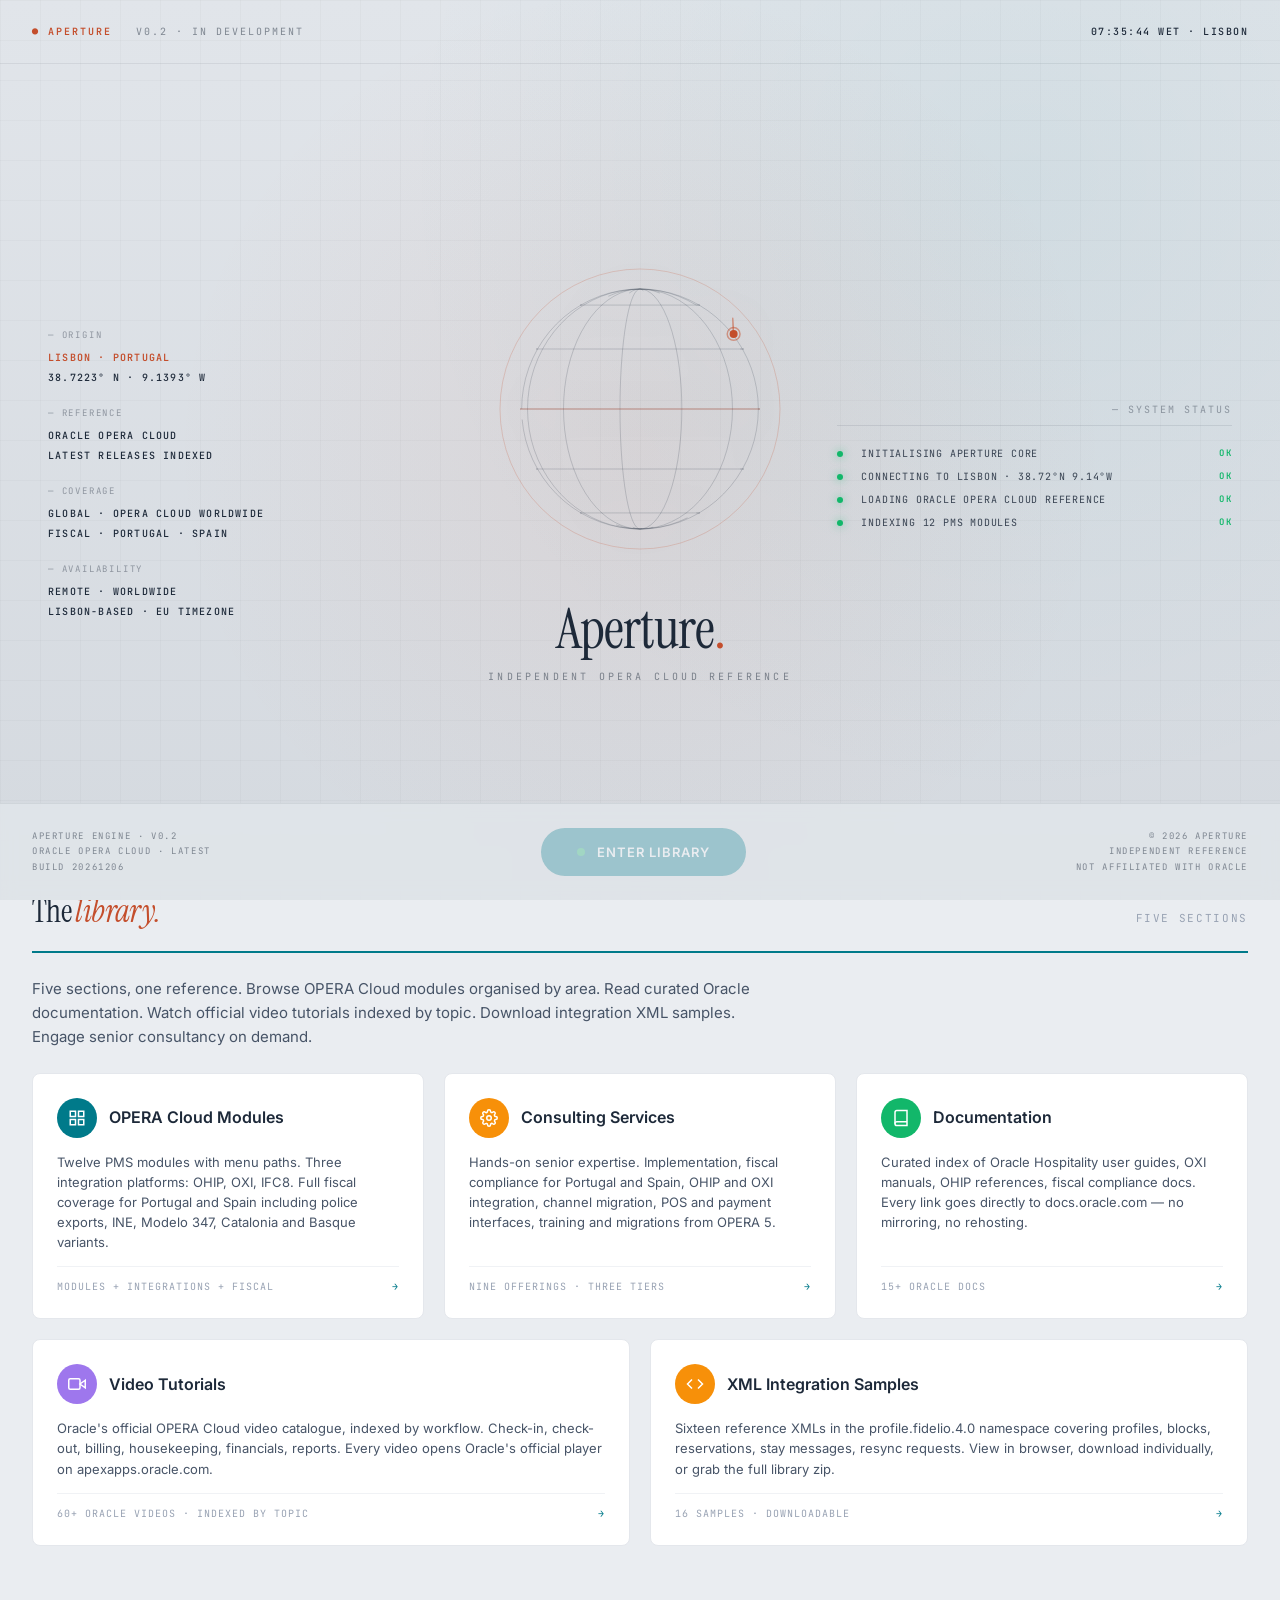
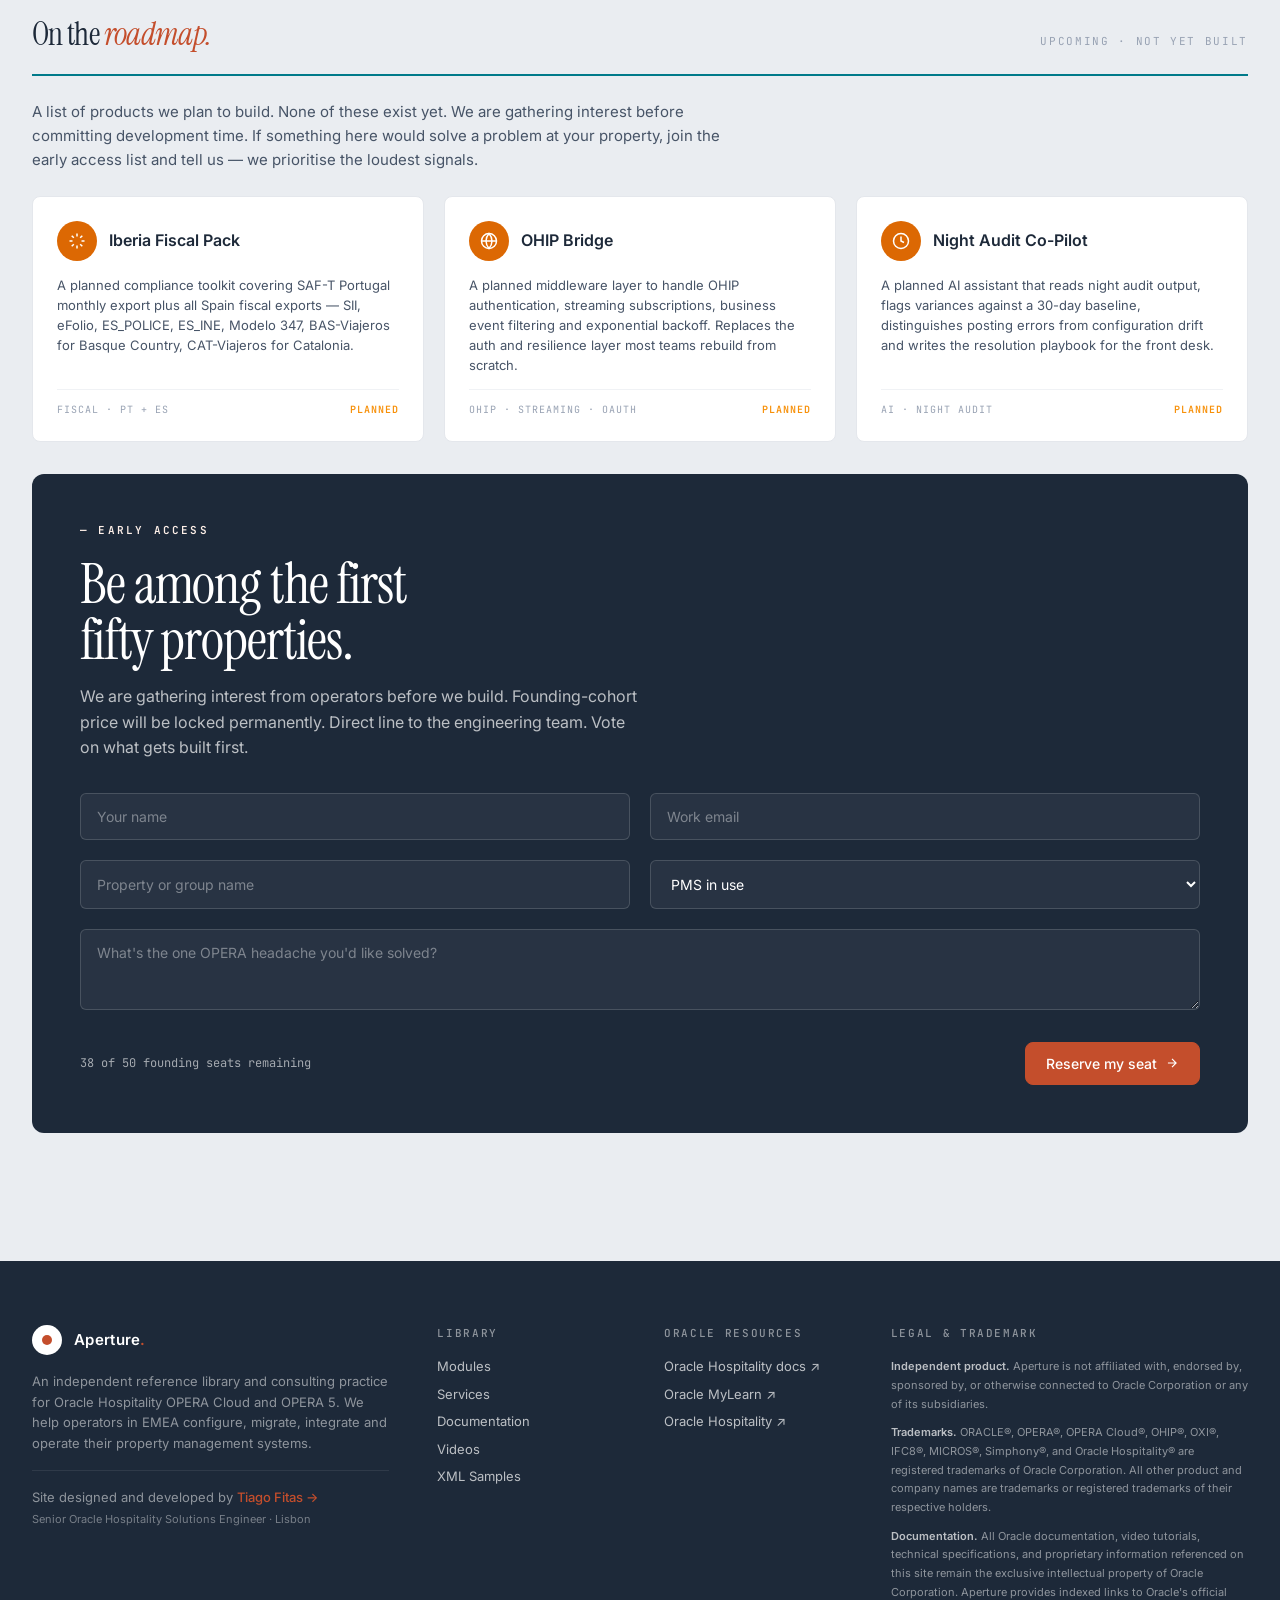
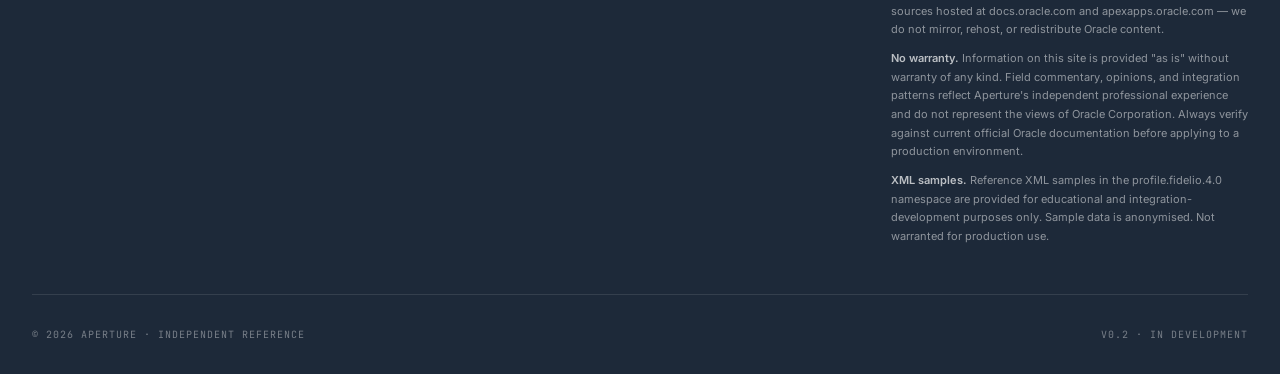
==== commit 69bab31e: "v5 deeper bg + global coverage + evergreen copy" ====
--- a/index.html
+++ b/index.html
@@ -37,14 +37,15 @@
 
       <span class="label">— Reference</span>
       <span class="value">ORACLE OPERA CLOUD</span>
-      <span class="value">v25.5 · OCTOBER 2025</span>
+      <span class="value">LATEST RELEASES INDEXED</span>
 
       <span class="label">— Coverage</span>
-      <span class="value">EMEA · IBERIA CLUSTER</span>
-      <span class="value">PT · ES · UK · DE · FR · AE</span>
-
-      <span class="label">— Region</span>
-      <span class="value">EU-FRANKFURT-1 · EU-MADRID-1</span>
+      <span class="value">GLOBAL · OPERA CLOUD WORLDWIDE</span>
+      <span class="value">FISCAL · PORTUGAL · SPAIN</span>
+
+      <span class="label">— Availability</span>
+      <span class="value">REMOTE · WORLDWIDE</span>
+      <span class="value">LISBON-BASED · EU TIMEZONE</span>
     </div>
 
     <!-- CENTRE - GLOBE + BRAND -->
@@ -68,7 +69,7 @@
   <div class="boot-bottom">
     <div class="boot-system-info" id="boot-system">
       APERTURE ENGINE · v0.2<br>
-      OPERA CLOUD · v25.5 REFERENCE<br>
+      ORACLE OPERA CLOUD · LATEST<br>
       BUILD ----
     </div>
     <button id="intro-enter" class="intro-enter" disabled>
--- a/assets/styles.css
+++ b/assets/styles.css
@@ -1,5 +1,5 @@
 :root {
-  --bg: #f4f5f7;
+  --bg: #eaedf1;
   --surface: #ffffff;
   --ink: #1d2939;
   --ink-soft: #475467;
@@ -33,10 +33,10 @@
 .serif { font-family: 'Instrument Serif', Georgia, serif; font-weight: 400; }
 .mono { font-family: 'JetBrains Mono', ui-monospace, monospace; }
 
-/* CINEMATIC BOOT INTRO - matches library background */
+/* CINEMATIC BOOT INTRO - matches library background, deeper tone */
 #intro {
   position: fixed; inset: 0;
-  background: #f4f5f7;
+  background: #e1e5ea;
   z-index: 9999;
   overflow: hidden;
   transition: opacity 0.8s ease;
@@ -49,9 +49,9 @@
   content: '';
   position: absolute; inset: 0;
   background:
-    radial-gradient(circle at 50% 50%, rgba(196,78,44,0.05) 0%, transparent 60%),
-    radial-gradient(circle at 80% 20%, rgba(0,122,138,0.04) 0%, transparent 50%),
-    linear-gradient(180deg, #f4f5f7 0%, #e9ecf0 100%);
+    radial-gradient(circle at 50% 50%, rgba(196,78,44,0.07) 0%, transparent 60%),
+    radial-gradient(circle at 80% 20%, rgba(0,122,138,0.06) 0%, transparent 50%),
+    linear-gradient(180deg, #e1e5ea 0%, #d4d9df 100%);
   pointer-events: none;
 }
 
@@ -214,7 +214,7 @@
   align-items: center;
   border-top: 1px solid rgba(29,41,57,0.08);
   z-index: 2;
-  background: rgba(244,245,247,0.85);
+  background: rgba(225,229,234,0.85);
   backdrop-filter: blur(8px);
 }
 .boot-system-info {
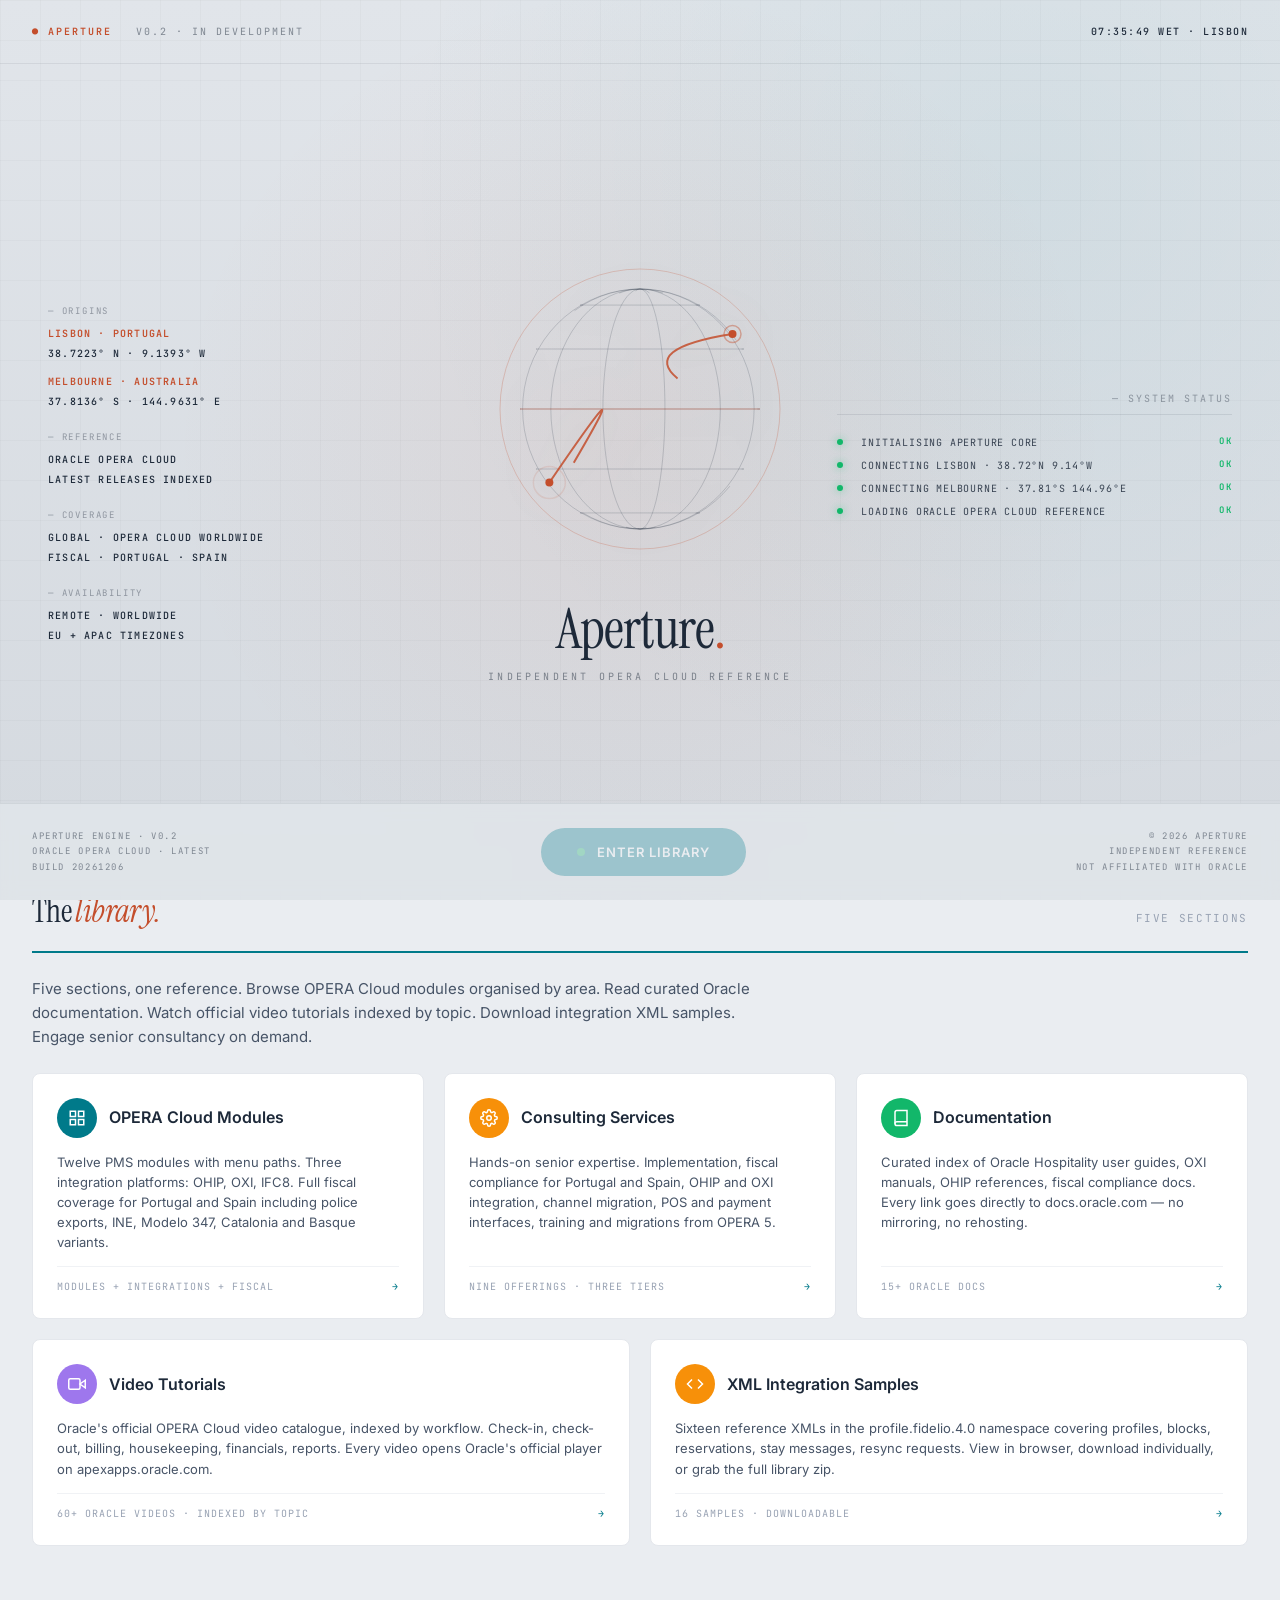
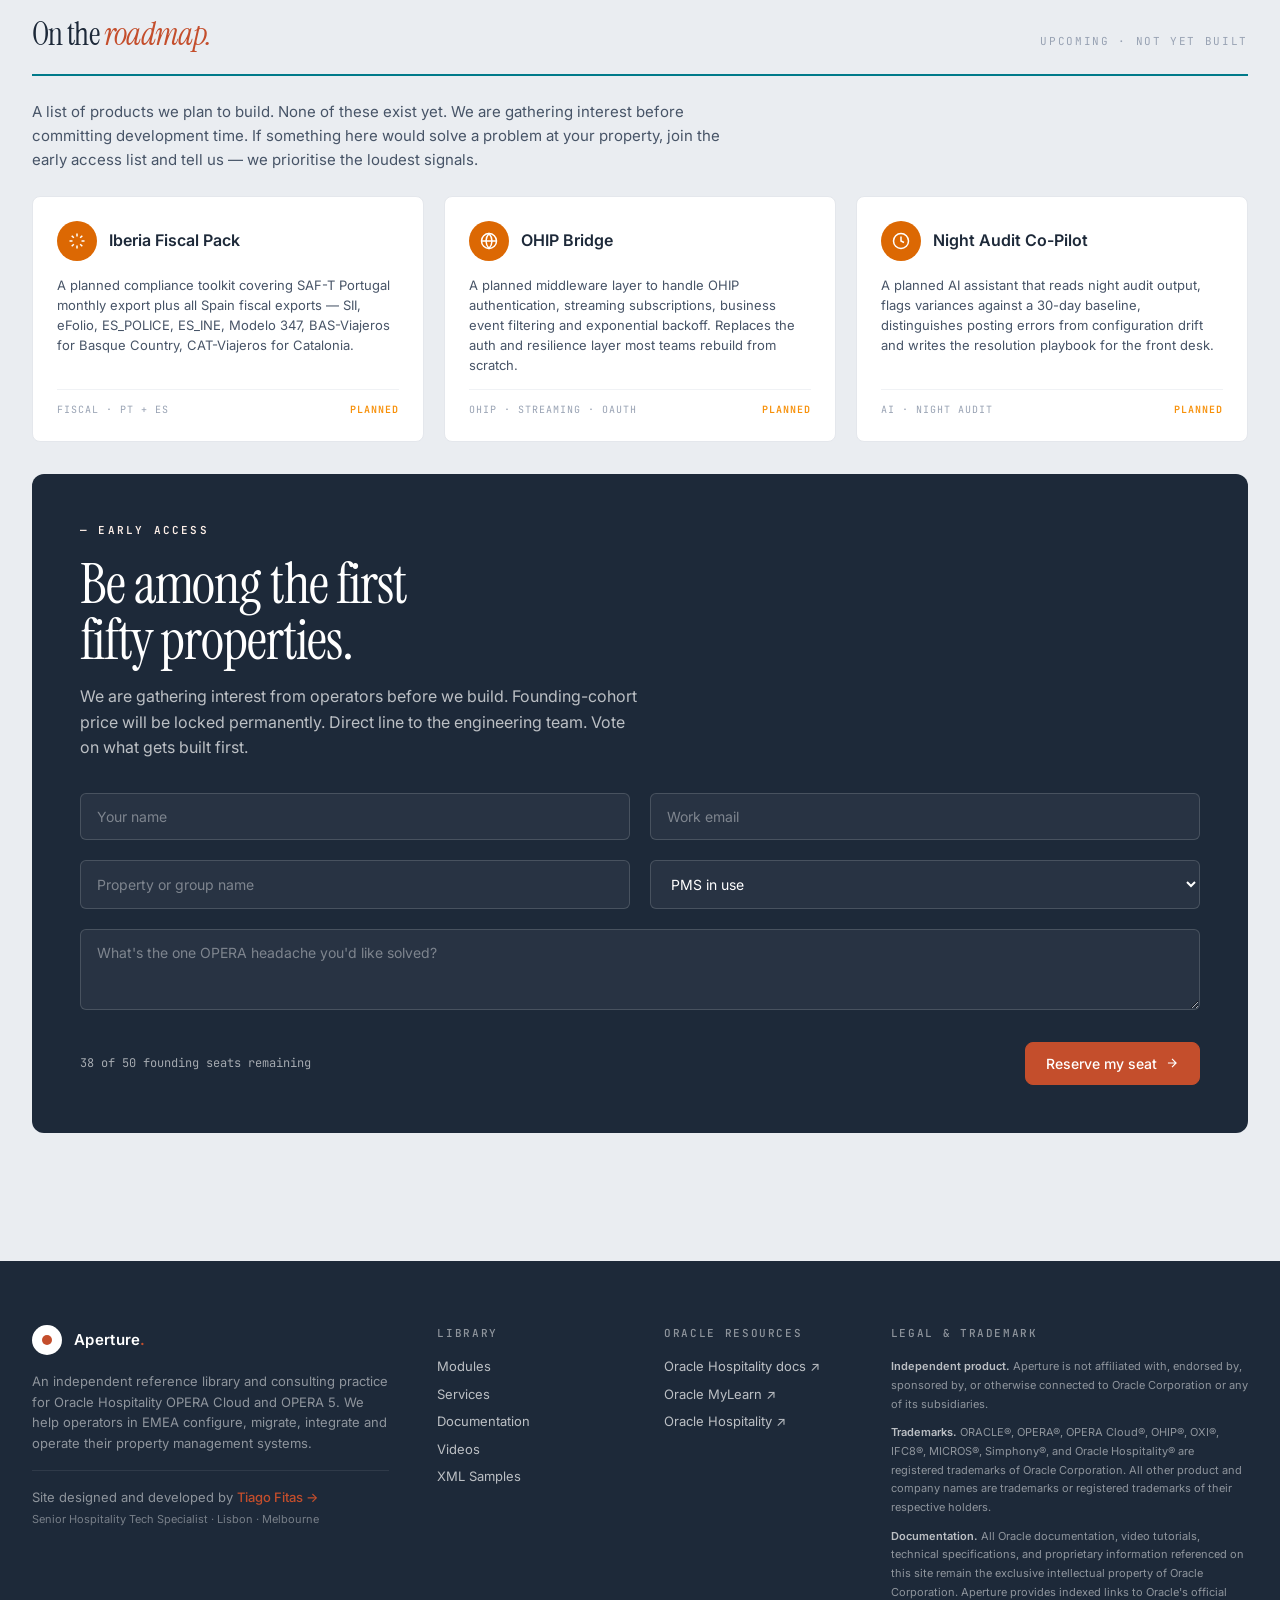
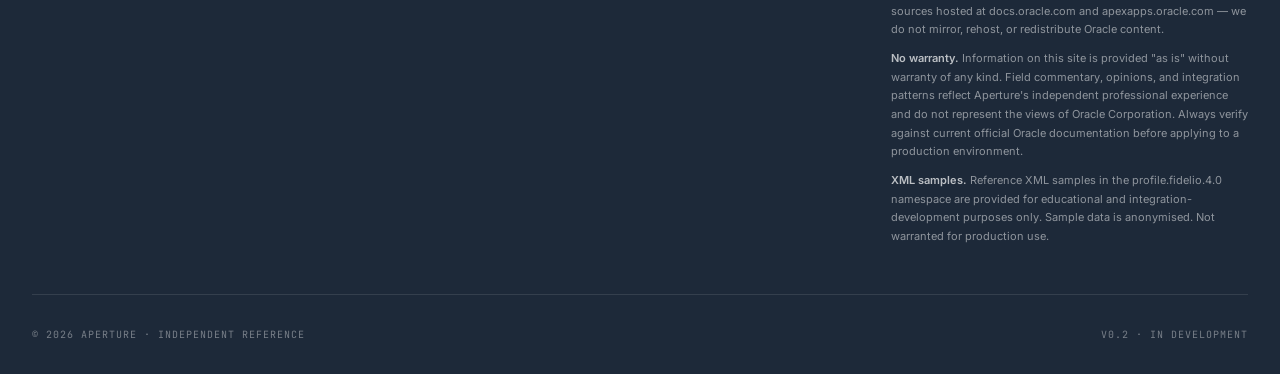
==== commit 401e5642: "v6 melbourne dual-base + mobile scroll lock +" ====
--- a/index.html
+++ b/index.html
@@ -10,7 +10,7 @@
 <link href="https://fonts.googleapis.com/css2?family=Instrument+Serif&family=JetBrains+Mono:wght@400;500;600&family=Inter:wght@400;500;600;700&display=swap" rel="stylesheet">
 <link rel="stylesheet" href="assets/styles.css">
 </head>
-<body>
+<body class="intro-active">
 
 <!-- CINEMATIC BOOT INTRO -->
 <div id="intro">
@@ -31,9 +31,11 @@
 
     <!-- LEFT COLUMN - COORDS + META -->
     <div class="boot-left">
-      <span class="label">— Origin</span>
+      <span class="label">— Origins</span>
       <span class="value accent">LISBON · PORTUGAL</span>
-      <span class="value" id="boot-coords">38.7223° N · 9.1393° W</span>
+      <span class="value">38.7223° N · 9.1393° W</span>
+      <span class="value accent" style="margin-top: 8px; display: block;">MELBOURNE · AUSTRALIA</span>
+      <span class="value">37.8136° S · 144.9631° E</span>
 
       <span class="label">— Reference</span>
       <span class="value">ORACLE OPERA CLOUD</span>
@@ -45,7 +47,7 @@
 
       <span class="label">— Availability</span>
       <span class="value">REMOTE · WORLDWIDE</span>
-      <span class="value">LISBON-BASED · EU TIMEZONE</span>
+      <span class="value">EU + APAC TIMEZONES</span>
     </div>
 
     <!-- CENTRE - GLOBE + BRAND -->
@@ -370,7 +372,7 @@
           <span class="name">Aperture<span class="dot">.</span></span>
         </a>
         <p class="blurb">An independent reference library and consulting practice for Oracle Hospitality OPERA Cloud and OPERA 5. We help operators in EMEA configure, migrate, integrate and operate their property management systems.</p>
-        <p class="blurb" style="margin-top: 16px; padding-top: 16px; border-top: 1px solid rgba(255,255,255,0.08);">Site designed and developed by <a href="https://www.linkedin.com/in/tiagofitas76/" target="_blank" rel="noopener" style="color: var(--accent); text-decoration: none; font-weight: 500;">Tiago Fitas →</a><br><span style="font-size: 11px; color: rgba(255,255,255,0.4);">Senior Oracle Hospitality Solutions Engineer · Lisbon</span></p>
+        <p class="blurb" style="margin-top: 16px; padding-top: 16px; border-top: 1px solid rgba(255,255,255,0.08);">Site designed and developed by <a href="https://www.linkedin.com/in/tiagofitas76/" target="_blank" rel="noopener" style="color: var(--accent); text-decoration: none; font-weight: 500;">Tiago Fitas →</a><br><span style="font-size: 11px; color: rgba(255,255,255,0.4);">Senior Hospitality Tech Specialist · Lisbon &middot; Melbourne</span></p>
       </div>
       <div>
         <h4>Library</h4>
--- a/assets/styles.css
+++ b/assets/styles.css
@@ -29,6 +29,8 @@
   -webkit-font-smoothing: antialiased;
 }
 body { min-height: 100vh; }
+/* Lock scroll while intro is visible (mobile fix) */
+body.intro-active { overflow: hidden; height: 100vh; }
 a { color: inherit; text-decoration: none; }
 .serif { font-family: 'Instrument Serif', Georgia, serif; font-weight: 400; }
 .mono { font-family: 'JetBrains Mono', ui-monospace, monospace; }
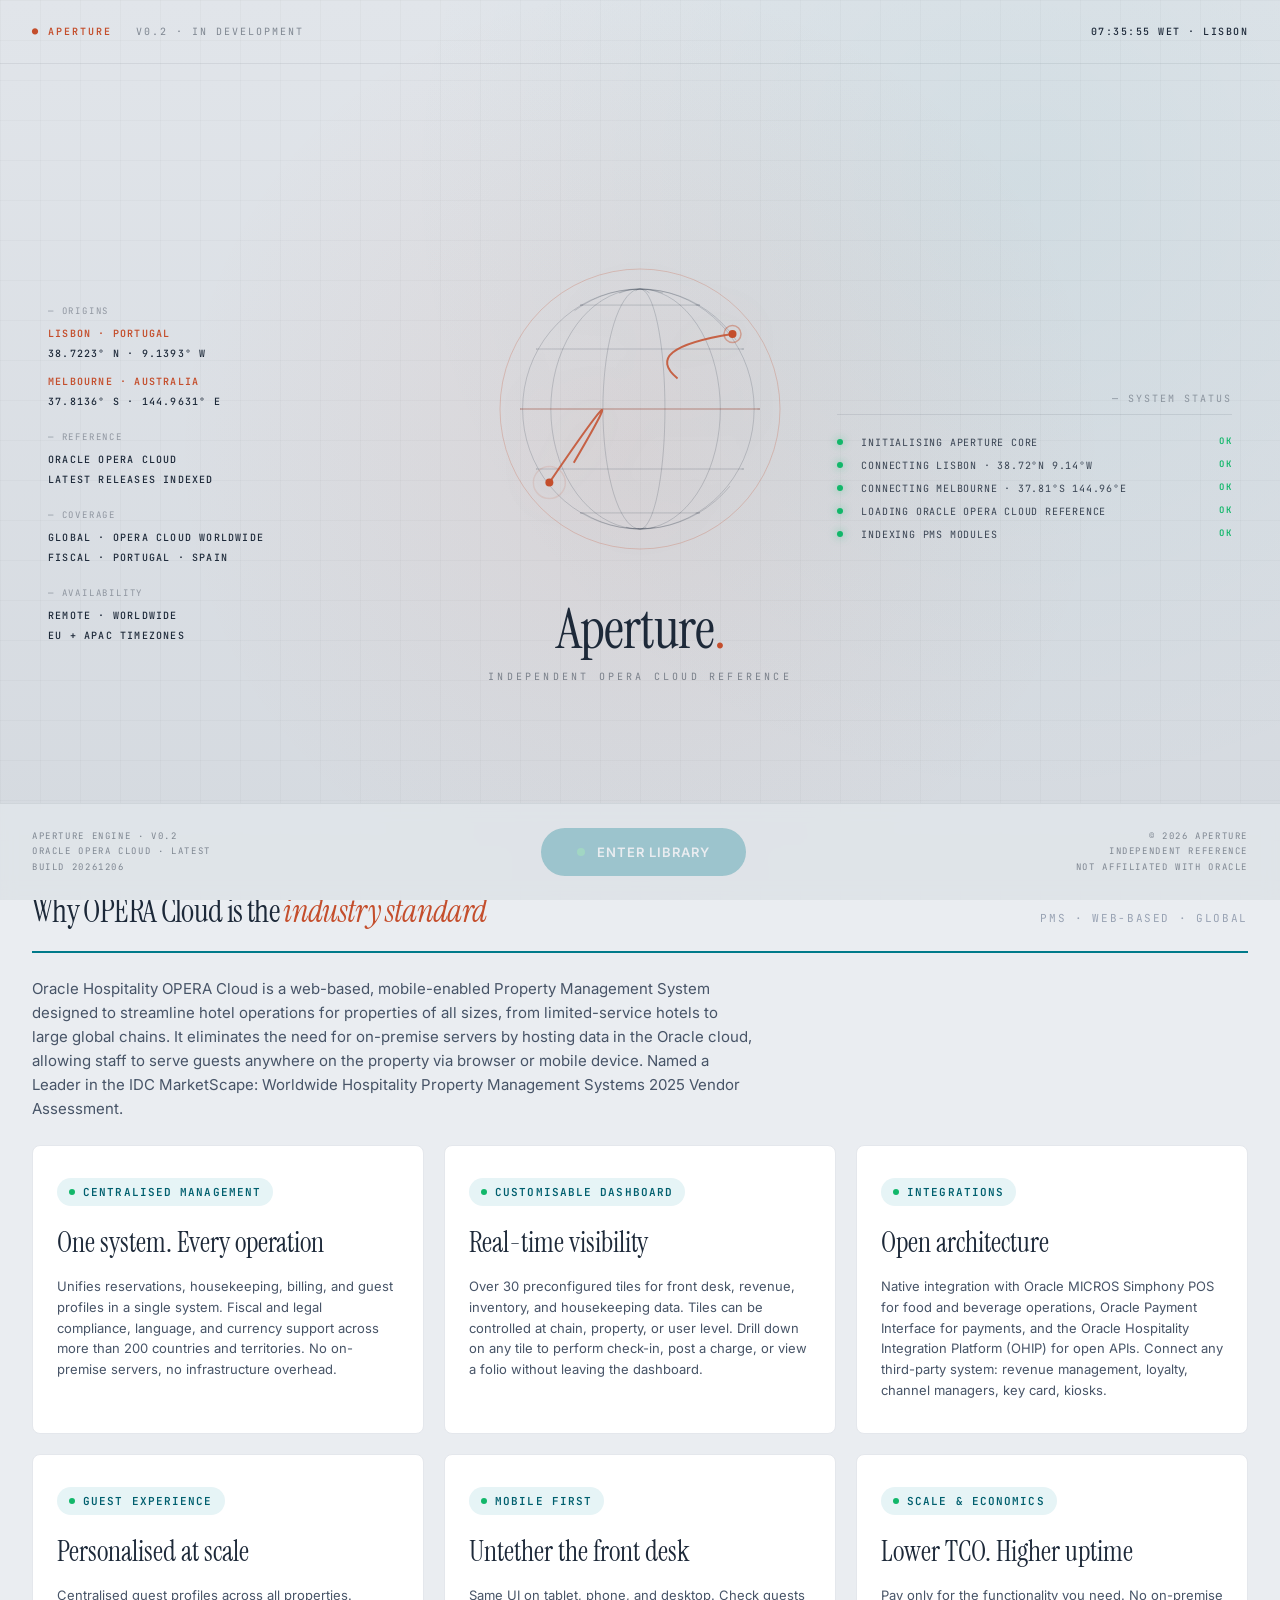
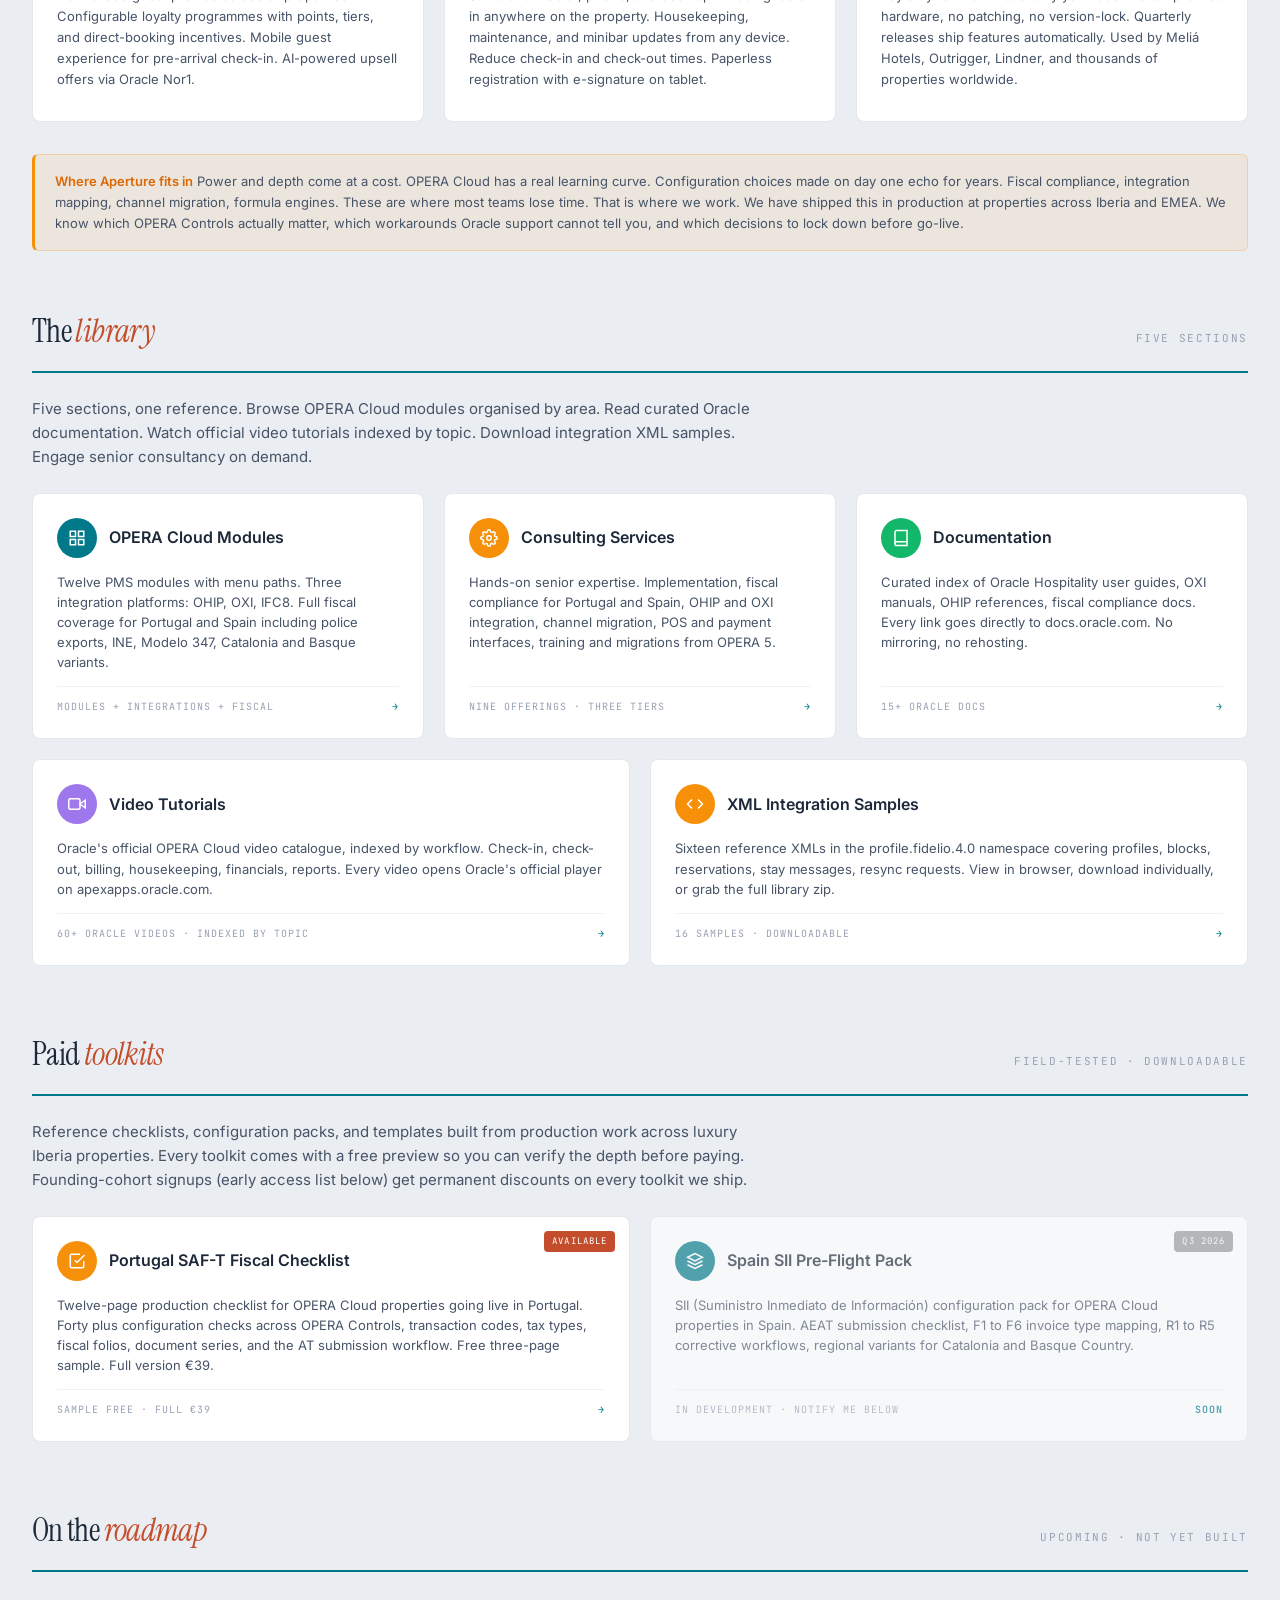
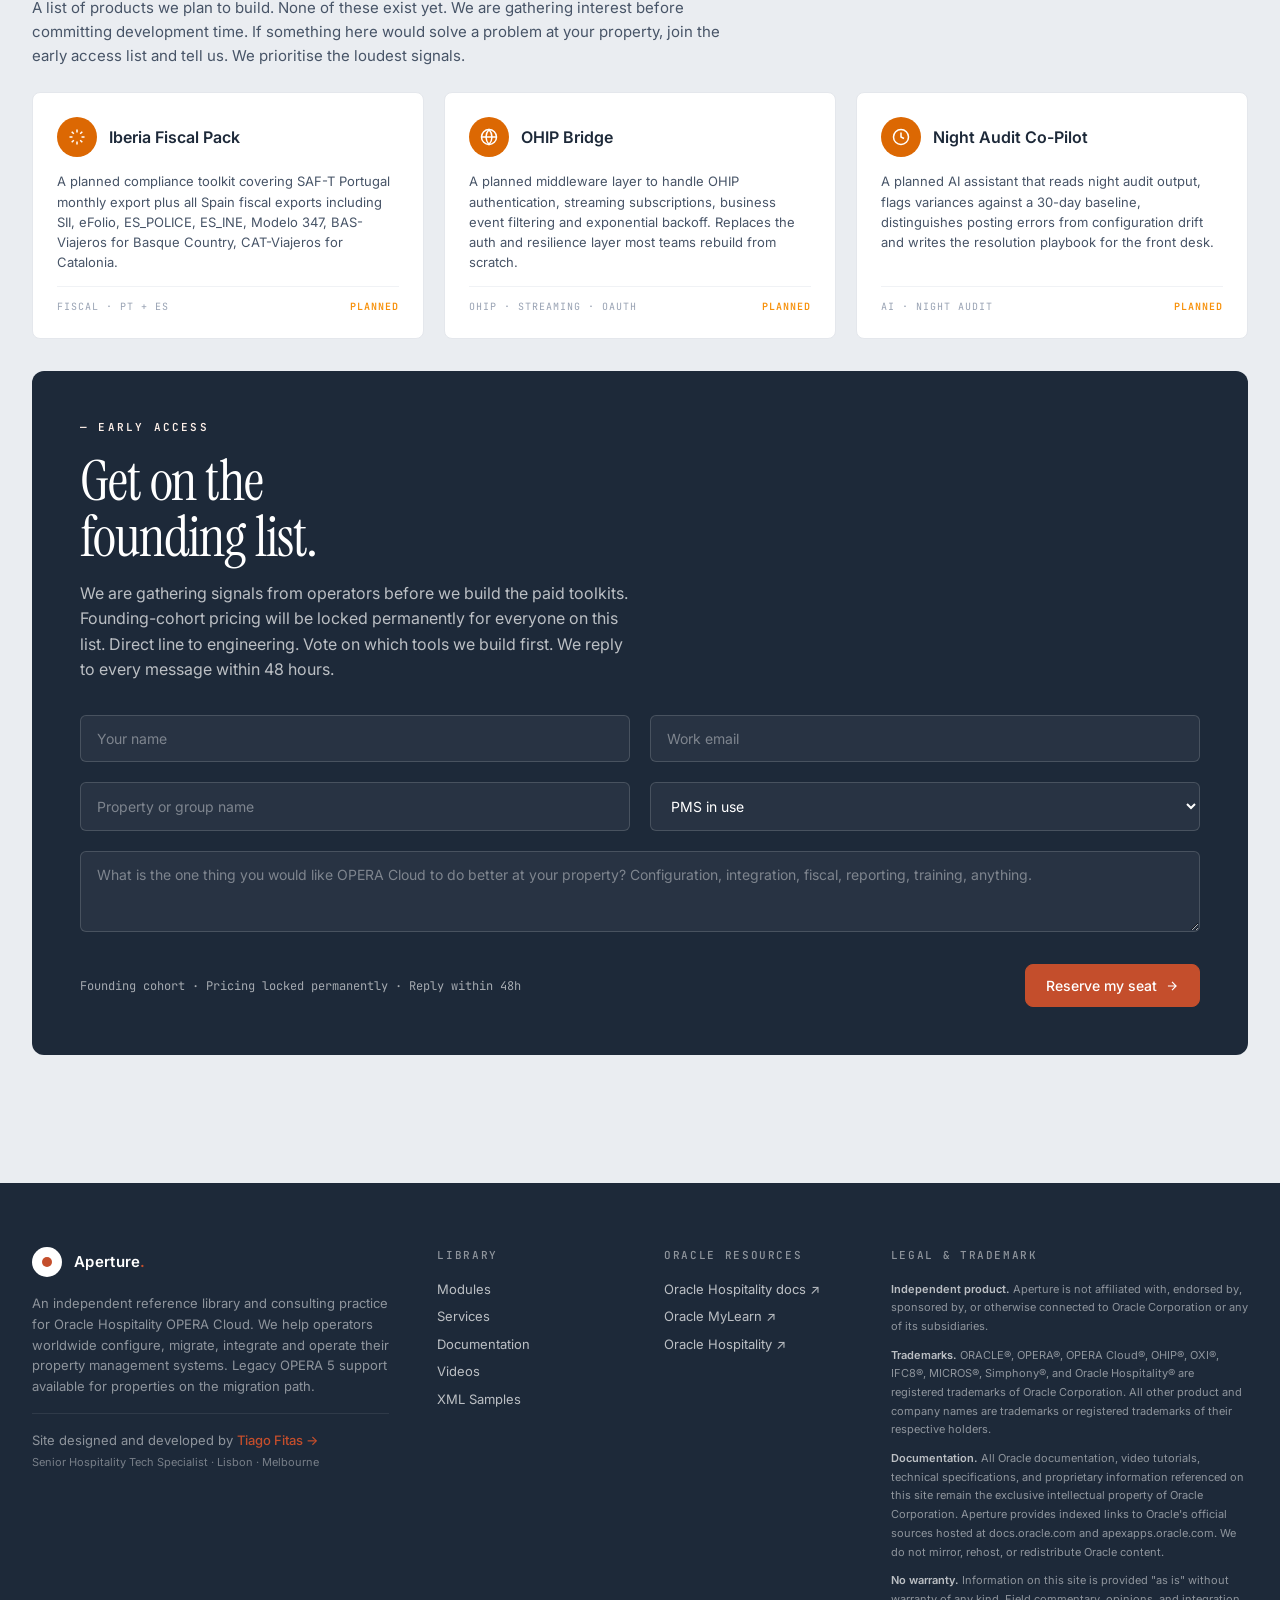
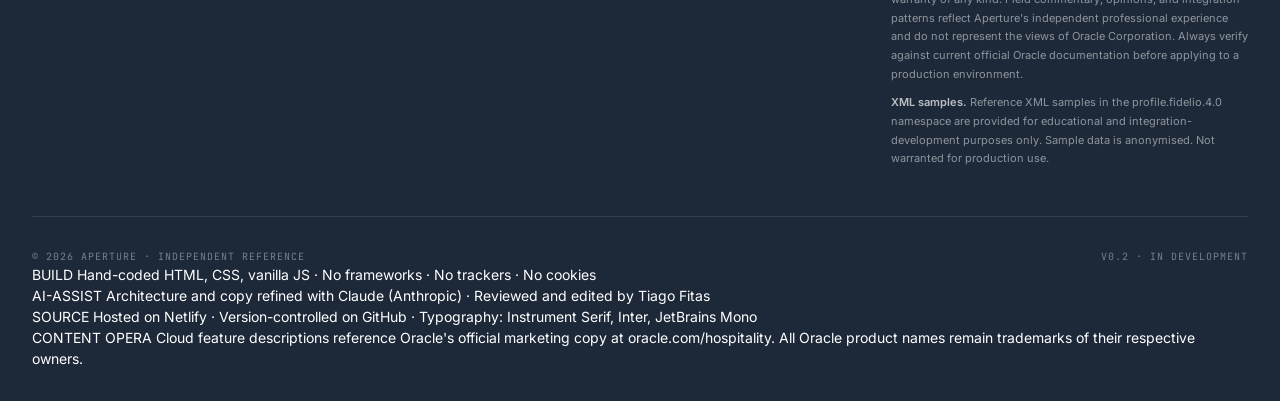
==== commit 24d6d392: "v9 dots stripped, email fixed, paid toolkit" ====
--- a/index.html
+++ b/index.html
@@ -12,6 +12,15 @@
 </head>
 <body class="intro-active">
 
+<!-- Netlify static form registration (hidden, required for Netlify to detect form fields at build time) -->
+<form name="aperture-waitlist" netlify netlify-honeypot="bot-field" hidden>
+  <input type="text" name="name" />
+  <input type="email" name="email" />
+  <input type="text" name="property" />
+  <input type="text" name="pms" />
+  <textarea name="goal"></textarea>
+</form>
+
 <!-- CINEMATIC BOOT INTRO -->
 <div id="intro">
 
@@ -144,8 +153,8 @@
         <span class="dot"></span>
         Independent OPERA Cloud reference library
       </div>
-      <h1>Reference,<br>tools, <span class="accent">expertise.</span></h1>
-      <p class="lead">A growing reference library for Oracle Hospitality OPERA Cloud and OPERA 5 — curated documentation, official video tutorials, integration XML samples, and senior consulting services. Independent. Iberia-based. EMEA-focused.</p>
+      <h1>Reference,<br>tools, <span class="accent">expertise</span></h1>
+      <p class="lead">A growing reference library for Oracle Hospitality OPERA Cloud. Curated documentation, official video tutorials, integration XML samples, and senior consulting services. Independent. Iberia-based. Worldwide remote.</p>
       <div class="ctas">
         <a href="modules.html" class="btn btn-primary">
           Browse modules
@@ -205,9 +214,82 @@
     </div>
   </div>
 
+  <!-- WHY OPERA CLOUD -->
+  <div class="section-head">
+    <h2>Why OPERA Cloud is the <span class="accent">industry standard</span></h2>
+    <span class="count">PMS · WEB-BASED · GLOBAL</span>
+  </div>
+  <p class="section-intro">Oracle Hospitality OPERA Cloud is a web-based, mobile-enabled Property Management System designed to streamline hotel operations for properties of all sizes, from limited-service hotels to large global chains. It eliminates the need for on-premise servers by hosting data in the Oracle cloud, allowing staff to serve guests anywhere on the property via browser or mobile device. Named a Leader in the IDC MarketScape: Worldwide Hospitality Property Management Systems 2025 Vendor Assessment.</p>
+
+  <div class="tiles">
+    <div class="tile span-4">
+      <div style="padding: 8px 0;">
+        <div class="hero-eyebrow" style="background: var(--teal-soft); margin-bottom: 16px;">
+          <span class="dot"></span> CENTRALISED MANAGEMENT
+        </div>
+        <h3 style="font-family: 'Instrument Serif', Georgia, serif; font-size: 28px; font-weight: 400; margin-bottom: 12px;">One system. Every operation</h3>
+        <p style="font-size: 13px; color: var(--ink-soft); line-height: 1.6;">Unifies reservations, housekeeping, billing, and guest profiles in a single system. Fiscal and legal compliance, language, and currency support across more than 200 countries and territories. No on-premise servers, no infrastructure overhead.</p>
+      </div>
+    </div>
+
+    <div class="tile span-4">
+      <div style="padding: 8px 0;">
+        <div class="hero-eyebrow" style="background: var(--teal-soft); margin-bottom: 16px;">
+          <span class="dot"></span> CUSTOMISABLE DASHBOARD
+        </div>
+        <h3 style="font-family: 'Instrument Serif', Georgia, serif; font-size: 28px; font-weight: 400; margin-bottom: 12px;">Real-time visibility</h3>
+        <p style="font-size: 13px; color: var(--ink-soft); line-height: 1.6;">Over 30 preconfigured tiles for front desk, revenue, inventory, and housekeeping data. Tiles can be controlled at chain, property, or user level. Drill down on any tile to perform check-in, post a charge, or view a folio without leaving the dashboard.</p>
+      </div>
+    </div>
+
+    <div class="tile span-4">
+      <div style="padding: 8px 0;">
+        <div class="hero-eyebrow" style="background: var(--teal-soft); margin-bottom: 16px;">
+          <span class="dot"></span> INTEGRATIONS
+        </div>
+        <h3 style="font-family: 'Instrument Serif', Georgia, serif; font-size: 28px; font-weight: 400; margin-bottom: 12px;">Open architecture</h3>
+        <p style="font-size: 13px; color: var(--ink-soft); line-height: 1.6;">Native integration with Oracle MICROS Simphony POS for food and beverage operations, Oracle Payment Interface for payments, and the Oracle Hospitality Integration Platform (OHIP) for open APIs. Connect any third-party system: revenue management, loyalty, channel managers, key card, kiosks.</p>
+      </div>
+    </div>
+
+    <div class="tile span-4">
+      <div style="padding: 8px 0;">
+        <div class="hero-eyebrow" style="background: var(--teal-soft); margin-bottom: 16px;">
+          <span class="dot"></span> GUEST EXPERIENCE
+        </div>
+        <h3 style="font-family: 'Instrument Serif', Georgia, serif; font-size: 28px; font-weight: 400; margin-bottom: 12px;">Personalised at scale</h3>
+        <p style="font-size: 13px; color: var(--ink-soft); line-height: 1.6;">Centralised guest profiles across all properties. Configurable loyalty programmes with points, tiers, and direct-booking incentives. Mobile guest experience for pre-arrival check-in. AI-powered upsell offers via Oracle Nor1.</p>
+      </div>
+    </div>
+
+    <div class="tile span-4">
+      <div style="padding: 8px 0;">
+        <div class="hero-eyebrow" style="background: var(--teal-soft); margin-bottom: 16px;">
+          <span class="dot"></span> MOBILE FIRST
+        </div>
+        <h3 style="font-family: 'Instrument Serif', Georgia, serif; font-size: 28px; font-weight: 400; margin-bottom: 12px;">Untether the front desk</h3>
+        <p style="font-size: 13px; color: var(--ink-soft); line-height: 1.6;">Same UI on tablet, phone, and desktop. Check guests in anywhere on the property. Housekeeping, maintenance, and minibar updates from any device. Reduce check-in and check-out times. Paperless registration with e-signature on tablet.</p>
+      </div>
+    </div>
+
+    <div class="tile span-4">
+      <div style="padding: 8px 0;">
+        <div class="hero-eyebrow" style="background: var(--teal-soft); margin-bottom: 16px;">
+          <span class="dot"></span> SCALE & ECONOMICS
+        </div>
+        <h3 style="font-family: 'Instrument Serif', Georgia, serif; font-size: 28px; font-weight: 400; margin-bottom: 12px;">Lower TCO. Higher uptime</h3>
+        <p style="font-size: 13px; color: var(--ink-soft); line-height: 1.6;">Pay only for the functionality you need. No on-premise hardware, no patching, no version-lock. Quarterly releases ship features automatically. Used by Meliá Hotels, Outrigger, Lindner, and thousands of properties worldwide.</p>
+      </div>
+    </div>
+  </div>
+
+  <div class="disclaimer" style="margin-top: 24px;">
+    <strong>Where Aperture fits in</strong> Power and depth come at a cost. OPERA Cloud has a real learning curve. Configuration choices made on day one echo for years. Fiscal compliance, integration mapping, channel migration, formula engines. These are where most teams lose time. That is where we work. We have shipped this in production at properties across Iberia and EMEA. We know which OPERA Controls actually matter, which workarounds Oracle support cannot tell you, and which decisions to lock down before go-live.
+  </div>
+
   <!-- LIBRARY ENTRY POINTS -->
   <div class="section-head">
-    <h2>The <span class="accent">library.</span></h2>
+    <h2>The <span class="accent">library</span></h2>
     <span class="count">FIVE SECTIONS</span>
   </div>
   <p class="section-intro">Five sections, one reference. Browse OPERA Cloud modules organised by area. Read curated Oracle documentation. Watch official video tutorials indexed by topic. Download integration XML samples. Engage senior consultancy on demand.</p>
@@ -248,7 +330,7 @@
         </div>
         <h3>Documentation</h3>
       </div>
-      <p class="desc">Curated index of Oracle Hospitality user guides, OXI manuals, OHIP references, fiscal compliance docs. Every link goes directly to docs.oracle.com — no mirroring, no rehosting.</p>
+      <p class="desc">Curated index of Oracle Hospitality user guides, OXI manuals, OHIP references, fiscal compliance docs. Every link goes directly to docs.oracle.com. No mirroring, no rehosting.</p>
       <div class="foot">
         <span>15+ ORACLE DOCS</span>
         <span class="badge">→</span>
@@ -284,12 +366,51 @@
     </a>
   </div>
 
+  <!-- PAID PRODUCTS / TOOLKITS -->
+  <div class="section-head">
+    <h2>Paid <span class="accent">toolkits</span></h2>
+    <span class="count">FIELD-TESTED · DOWNLOADABLE</span>
+  </div>
+  <p class="section-intro">Reference checklists, configuration packs, and templates built from production work across luxury Iberia properties. Every toolkit comes with a free preview so you can verify the depth before paying. Founding-cohort signups (early access list below) get permanent discounts on every toolkit we ship.</p>
+
+  <div class="tiles">
+    <a href="checklist-portugal-saft.html" class="tile span-6 module-tile" style="position: relative;">
+      <span style="position: absolute; top: 14px; right: 14px; background: var(--accent); color: white; font-family: 'JetBrains Mono', monospace; font-size: 9px; letter-spacing: 0.12em; padding: 4px 8px; border-radius: 4px; text-transform: uppercase;">Available</span>
+      <div class="head">
+        <div class="icon orange">
+          <svg viewBox="0 0 24 24"><path d="M9 11l3 3L22 4"/><path d="M21 12v7a2 2 0 01-2 2H5a2 2 0 01-2-2V5a2 2 0 012-2h11"/></svg>
+        </div>
+        <h3>Portugal SAF-T Fiscal Checklist</h3>
+      </div>
+      <p class="desc">Twelve-page production checklist for OPERA Cloud properties going live in Portugal. Forty plus configuration checks across OPERA Controls, transaction codes, tax types, fiscal folios, document series, and the AT submission workflow. Free three-page sample. Full version €39.</p>
+      <div class="foot">
+        <span>SAMPLE FREE · FULL €39</span>
+        <span class="badge">→</span>
+      </div>
+    </a>
+
+    <div class="tile span-6 module-tile" style="opacity: 0.65; cursor: default; position: relative;">
+      <span style="position: absolute; top: 14px; right: 14px; background: rgba(0,0,0,0.4); color: white; font-family: 'JetBrains Mono', monospace; font-size: 9px; letter-spacing: 0.12em; padding: 4px 8px; border-radius: 4px; text-transform: uppercase;">Q3 2026</span>
+      <div class="head">
+        <div class="icon teal">
+          <svg viewBox="0 0 24 24"><path d="M12 2L2 7l10 5 10-5-10-5z"/><path d="M2 17l10 5 10-5"/><path d="M2 12l10 5 10-5"/></svg>
+        </div>
+        <h3>Spain SII Pre-Flight Pack</h3>
+      </div>
+      <p class="desc">SII (Suministro Inmediato de Información) configuration pack for OPERA Cloud properties in Spain. AEAT submission checklist, F1 to F6 invoice type mapping, R1 to R5 corrective workflows, regional variants for Catalonia and Basque Country.</p>
+      <div class="foot">
+        <span>IN DEVELOPMENT · NOTIFY ME BELOW</span>
+        <span class="badge">soon</span>
+      </div>
+    </div>
+  </div>
+
   <!-- ROADMAP / UPCOMING -->
   <div class="section-head">
-    <h2>On the <span class="accent">roadmap.</span></h2>
+    <h2>On the <span class="accent">roadmap</span></h2>
     <span class="count">UPCOMING · NOT YET BUILT</span>
   </div>
-  <p class="section-intro">A list of products we plan to build. None of these exist yet. We are gathering interest before committing development time. If something here would solve a problem at your property, join the early access list and tell us — we prioritise the loudest signals.</p>
+  <p class="section-intro">A list of products we plan to build. None of these exist yet. We are gathering interest before committing development time. If something here would solve a problem at your property, join the early access list and tell us. We prioritise the loudest signals.</p>
 
   <div class="tiles">
     <div class="module-tile tile span-4">
@@ -297,7 +418,7 @@
         <div class="icon amber"><svg viewBox="0 0 24 24"><path d="M12 2v4M12 18v4M4.93 4.93l2.83 2.83M16.24 16.24l2.83 2.83M2 12h4M18 12h4M4.93 19.07l2.83-2.83M16.24 7.76l2.83-2.83"/></svg></div>
         <h3>Iberia Fiscal Pack</h3>
       </div>
-      <p class="desc">A planned compliance toolkit covering SAF-T Portugal monthly export plus all Spain fiscal exports — SII, eFolio, ES_POLICE, ES_INE, Modelo 347, BAS-Viajeros for Basque Country, CAT-Viajeros for Catalonia.</p>
+      <p class="desc">A planned compliance toolkit covering SAF-T Portugal monthly export plus all Spain fiscal exports including SII, eFolio, ES_POLICE, ES_INE, Modelo 347, BAS-Viajeros for Basque Country, CAT-Viajeros for Catalonia.</p>
       <div class="foot">
         <span>FISCAL · PT + ES</span>
         <span class="badge upcoming">PLANNED</span>
@@ -332,26 +453,36 @@
   <!-- WAITLIST -->
   <section class="form-card" id="waitlist">
     <p class="eyebrow">— Early access</p>
-    <h2>Be among the first<br>fifty properties.</h2>
-    <p>We are gathering interest from operators before we build. Founding-cohort price will be locked permanently. Direct line to the engineering team. Vote on what gets built first.</p>
-    <form onsubmit="handleWaitlist(event)">
+    <h2>Get on the<br>founding list.</h2>
+    <p>We are gathering signals from operators before we build the paid toolkits. Founding-cohort pricing will be locked permanently for everyone on this list. Direct line to engineering. Vote on which tools we build first. We reply to every message within 48 hours.</p>
+
+    <form name="aperture-waitlist" method="POST" data-netlify="true" netlify-honeypot="bot-field" onsubmit="handleWaitlist(event)">
+      <input type="hidden" name="form-name" value="aperture-waitlist">
+      <p style="display:none;"><label>Do not fill this out: <input name="bot-field"></label></p>
+
       <div class="form-row">
-        <input type="text" placeholder="Your name" class="form-input" required>
-        <input type="email" placeholder="Work email" class="form-input" required>
+        <input type="text" name="name" placeholder="Your name" class="form-input" required>
+        <input type="email" name="email" placeholder="Work email" class="form-input" required>
       </div>
       <div class="form-row">
-        <input type="text" placeholder="Property or group name" class="form-input" required>
-        <select class="form-input">
-          <option>PMS in use</option>
-          <option>OPERA Cloud</option>
-          <option>OPERA 5</option>
-          <option>Migrating to Cloud</option>
-          <option>Other</option>
+        <input type="text" name="property" placeholder="Property or group name" class="form-input" required>
+        <select name="pms" class="form-input" required>
+          <option value="">PMS in use</option>
+          <option value="opera_cloud">OPERA Cloud</option>
+          <option value="opera_5_migrating">OPERA 5 (migrating to Cloud)</option>
+          <option value="opera_5_staying">OPERA 5 (no migration plan yet)</option>
+          <option value="protel">Protel</option>
+          <option value="mews">Mews</option>
+          <option value="cloudbeds">Cloudbeds</option>
+          <option value="hotsoft">HotSoft</option>
+          <option value="other">Other</option>
+          <option value="evaluating">Evaluating options</option>
         </select>
       </div>
-      <textarea placeholder="What's the one OPERA headache you'd like solved?" class="form-input" rows="3"></textarea>
+      <textarea name="goal" placeholder="What is the one thing you would like OPERA Cloud to do better at your property? Configuration, integration, fiscal, reporting, training, anything." class="form-input" rows="3"></textarea>
+
       <div class="form-foot">
-        <span class="form-counter">38 of 50 founding seats remaining</span>
+        <span class="form-counter">Founding cohort · Pricing locked permanently · Reply within 48h</span>
         <button type="submit" class="btn btn-accent">
           Reserve my seat
           <svg width="14" height="14" viewBox="0 0 24 24" fill="none" stroke="currentColor" stroke-width="2"><path d="M5 12h14M12 5l7 7-7 7"/></svg>
@@ -371,7 +502,7 @@
           <div class="brand-mark"></div>
           <span class="name">Aperture<span class="dot">.</span></span>
         </a>
-        <p class="blurb">An independent reference library and consulting practice for Oracle Hospitality OPERA Cloud and OPERA 5. We help operators in EMEA configure, migrate, integrate and operate their property management systems.</p>
+        <p class="blurb">An independent reference library and consulting practice for Oracle Hospitality OPERA Cloud. We help operators worldwide configure, migrate, integrate and operate their property management systems. Legacy OPERA 5 support available for properties on the migration path.</p>
         <p class="blurb" style="margin-top: 16px; padding-top: 16px; border-top: 1px solid rgba(255,255,255,0.08);">Site designed and developed by <a href="https://www.linkedin.com/in/tiagofitas76/" target="_blank" rel="noopener" style="color: var(--accent); text-decoration: none; font-weight: 500;">Tiago Fitas →</a><br><span style="font-size: 11px; color: rgba(255,255,255,0.4);">Senior Hospitality Tech Specialist · Lisbon &middot; Melbourne</span></p>
       </div>
       <div>
@@ -397,7 +528,7 @@
         <div class="footer-legal">
           <p><strong>Independent product.</strong> Aperture is not affiliated with, endorsed by, sponsored by, or otherwise connected to Oracle Corporation or any of its subsidiaries.</p>
           <p><strong>Trademarks.</strong> ORACLE®, OPERA®, OPERA Cloud®, OHIP®, OXI®, IFC8®, MICROS®, Simphony®, and Oracle Hospitality® are registered trademarks of Oracle Corporation. All other product and company names are trademarks or registered trademarks of their respective holders.</p>
-          <p><strong>Documentation.</strong> All Oracle documentation, video tutorials, technical specifications, and proprietary information referenced on this site remain the exclusive intellectual property of Oracle Corporation. Aperture provides indexed links to Oracle's official sources hosted at docs.oracle.com and apexapps.oracle.com — we do not mirror, rehost, or redistribute Oracle content.</p>
+          <p><strong>Documentation.</strong> All Oracle documentation, video tutorials, technical specifications, and proprietary information referenced on this site remain the exclusive intellectual property of Oracle Corporation. Aperture provides indexed links to Oracle's official sources hosted at docs.oracle.com and apexapps.oracle.com. We do not mirror, rehost, or redistribute Oracle content.</p>
           <p><strong>No warranty.</strong> Information on this site is provided "as is" without warranty of any kind. Field commentary, opinions, and integration patterns reflect Aperture's independent professional experience and do not represent the views of Oracle Corporation. Always verify against current official Oracle documentation before applying to a production environment.</p>
           <p><strong>XML samples.</strong> Reference XML samples in the profile.fidelio.4.0 namespace are provided for educational and integration-development purposes only. Sample data is anonymised. Not warranted for production use.</p>
         </div>
@@ -407,16 +538,75 @@
       <div>© 2026 APERTURE · INDEPENDENT REFERENCE</div>
       <div>v0.2 · IN DEVELOPMENT</div>
     </div>
+    <div class="footer-credits">
+      <div class="credits-line">
+        <span class="credits-label">BUILD</span>
+        <span>Hand-coded HTML, CSS, vanilla JS · No frameworks · No trackers · No cookies</span>
+      </div>
+      <div class="credits-line">
+        <span class="credits-label">AI-ASSIST</span>
+        <span>Architecture and copy refined with <a href="https://www.anthropic.com/claude" target="_blank" rel="noopener">Claude (Anthropic)</a> · Reviewed and edited by Tiago Fitas</span>
+      </div>
+      <div class="credits-line">
+        <span class="credits-label">SOURCE</span>
+        <span>Hosted on <a href="https://www.netlify.com" target="_blank" rel="noopener">Netlify</a> · Version-controlled on <a href="https://github.com/austugal" target="_blank" rel="noopener">GitHub</a> · Typography: Instrument Serif, Inter, JetBrains Mono</span>
+      </div>
+      <div class="credits-line">
+        <span class="credits-label">CONTENT</span>
+        <span>OPERA Cloud feature descriptions reference Oracle's official marketing copy at oracle.com/hospitality. All Oracle product names remain trademarks of their respective owners.</span>
+      </div>
+    </div>
   </div>
 </footer>
 
 <script>
 function handleWaitlist(e) {
   e.preventDefault();
-  var btn = e.target.querySelector('button[type="submit"]');
-  btn.innerHTML = '✓ Seat reserved · We will be in touch';
+  var form = e.target;
+  var btn = form.querySelector('button[type="submit"]');
+  var foot = form.querySelector('.form-foot');
+  var origLabel = btn.innerHTML;
+
+  btn.innerHTML = 'Sending...';
   btn.disabled = true;
   btn.style.opacity = '0.7';
+
+  // Build form data (Netlify Forms expects form-encoded with form-name)
+  var formData = new FormData(form);
+  var encoded = new URLSearchParams();
+  formData.forEach(function(v, k) { encoded.append(k, v); });
+
+  fetch('/', {
+    method: 'POST',
+    headers: { 'Content-Type': 'application/x-www-form-urlencoded' },
+    body: encoded.toString()
+  })
+  .then(function(r) {
+    if (!r.ok) throw new Error('submit failed');
+    // Replace the form with a confirmation panel
+    form.innerHTML = '<div style="padding: 32px; text-align: center; border: 1px solid rgba(255,255,255,0.1); border-radius: 12px; background: rgba(0,122,138,0.08);">' +
+      '<div style="font-family: \'Instrument Serif\', Georgia, serif; font-size: 36px; color: #fff; margin-bottom: 12px;">You are on the list.</div>' +
+      '<p style="color: rgba(255,255,255,0.7); font-size: 14px; line-height: 1.6; max-width: 480px; margin: 0 auto;">Tiago will reply within 48 hours from a Lisbon timezone. Founding-cohort pricing is now locked for your account. We will not share your details with anyone.</p>' +
+      '<div style="margin-top: 20px; font-family: \'JetBrains Mono\', monospace; font-size: 11px; letter-spacing: 0.1em; color: rgba(255,255,255,0.4); text-transform: uppercase;">Confirmation logged · ' + new Date().toISOString().slice(0, 16).replace('T', ' ') + ' UTC</div>' +
+    '</div>';
+  })
+  .catch(function(err) {
+    btn.innerHTML = origLabel;
+    btn.disabled = false;
+    btn.style.opacity = '1';
+    if (foot) {
+      var msg = foot.querySelector('.form-error');
+      if (!msg) {
+        msg = document.createElement('span');
+        msg.className = 'form-error';
+        msg.style.color = '#ff8a65';
+        msg.style.fontSize = '12px';
+        msg.style.marginRight = '12px';
+        foot.insertBefore(msg, btn);
+      }
+      msg.textContent = 'Could not send. Email tiagofitas@hotmail.com directly.';
+    }
+  });
 }
 </script>
 <script src="assets/intro.js"></script>
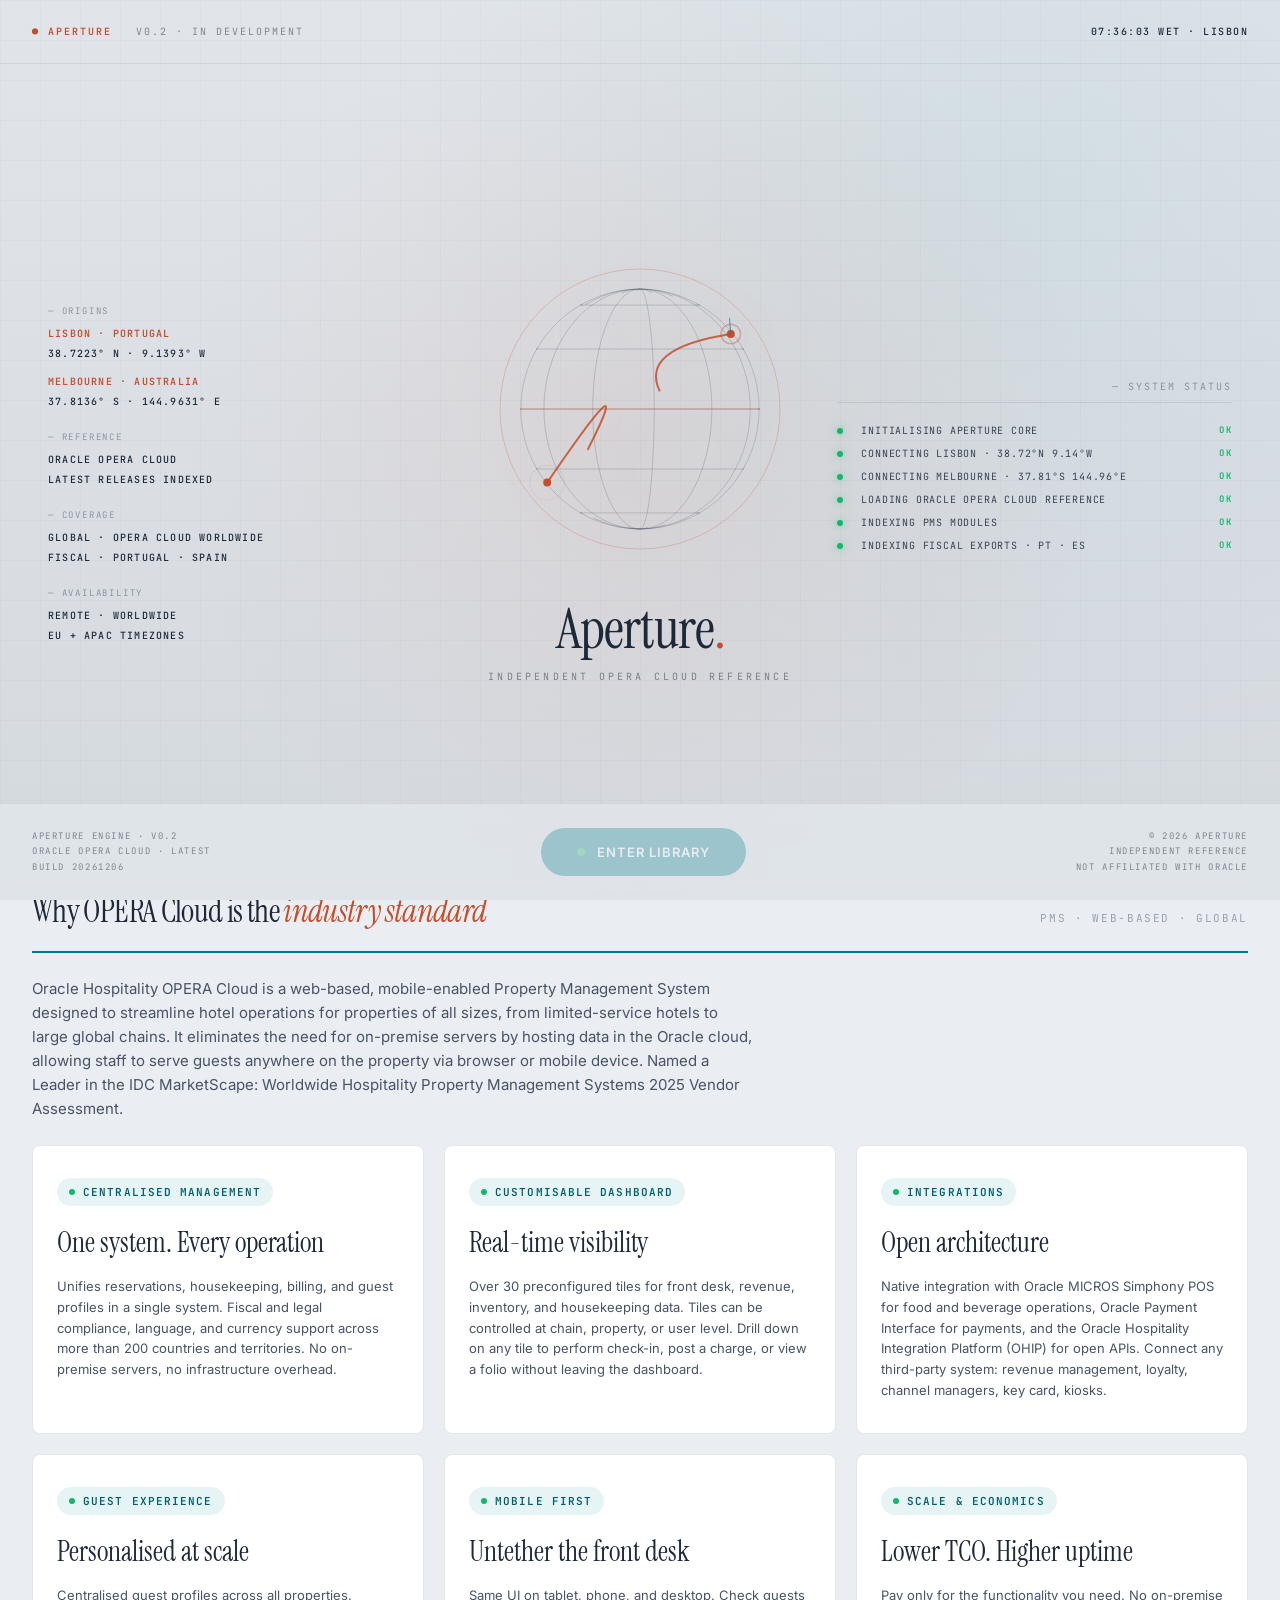
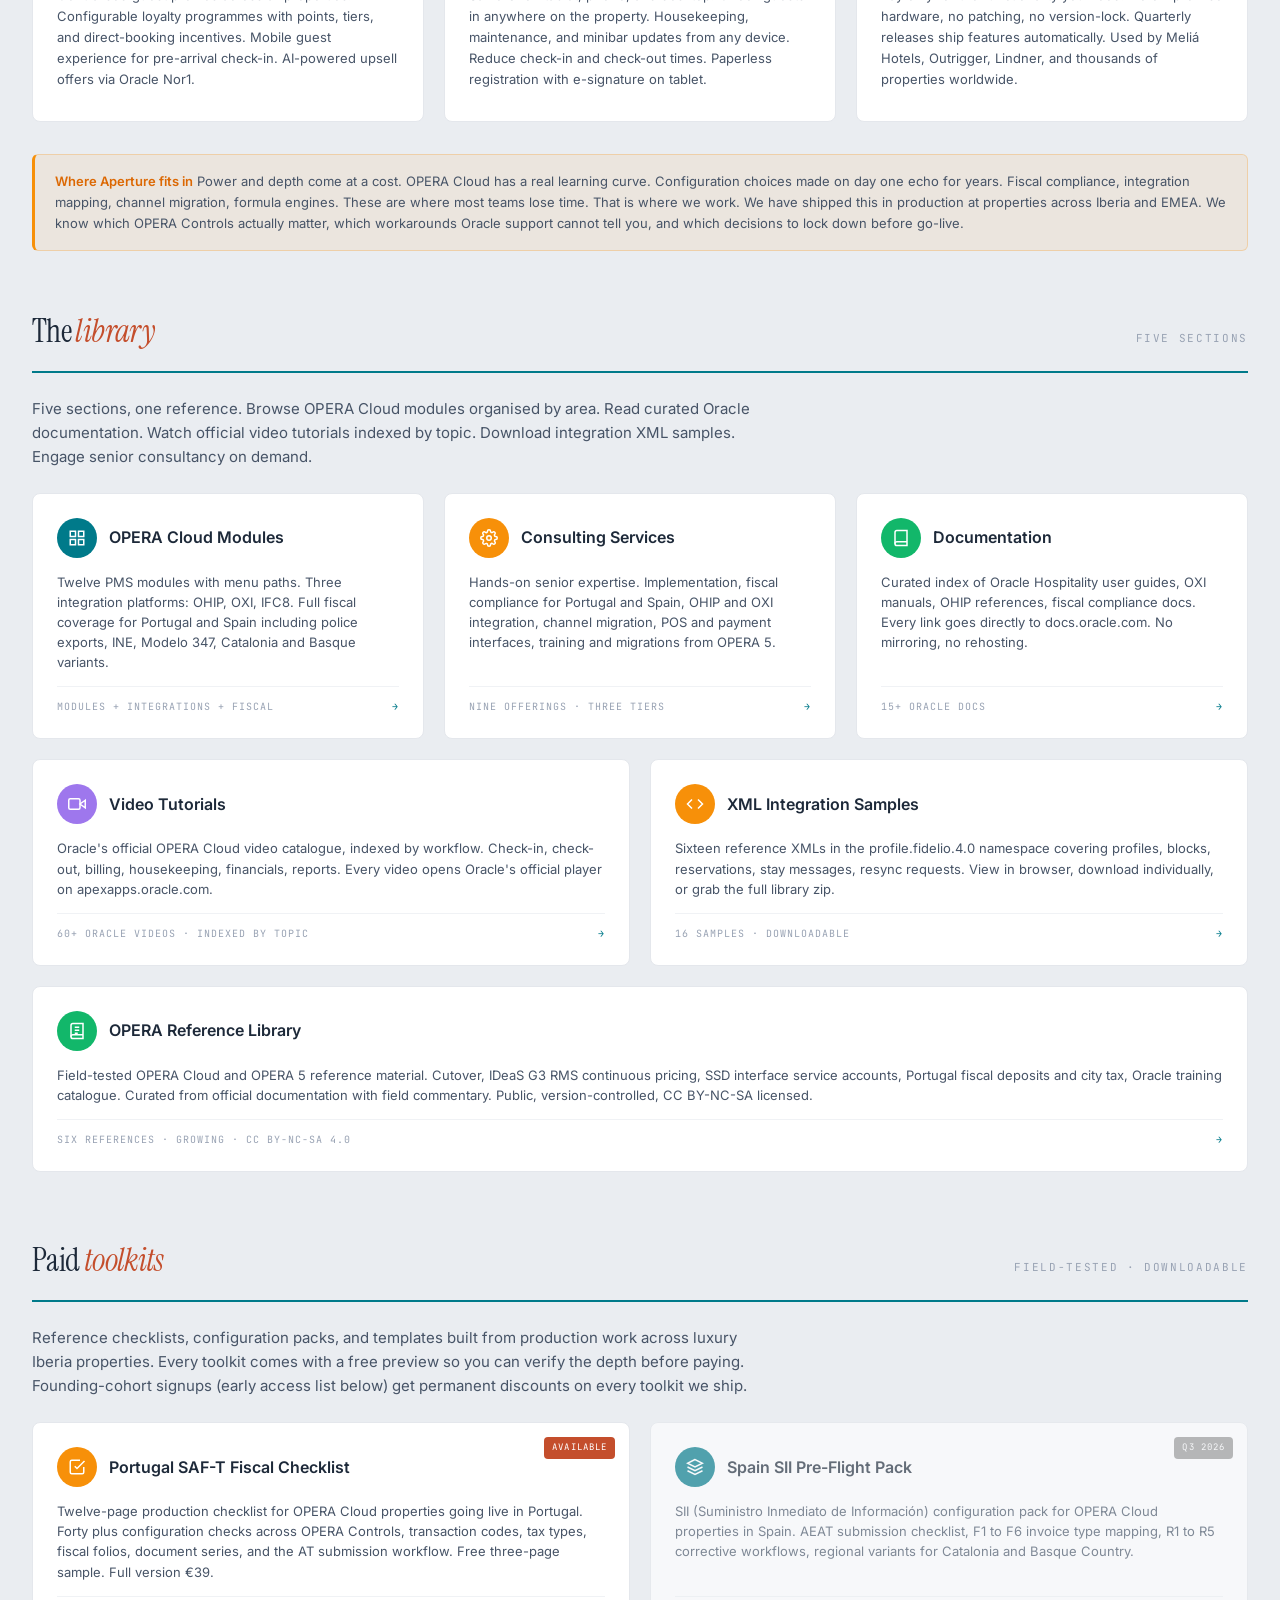
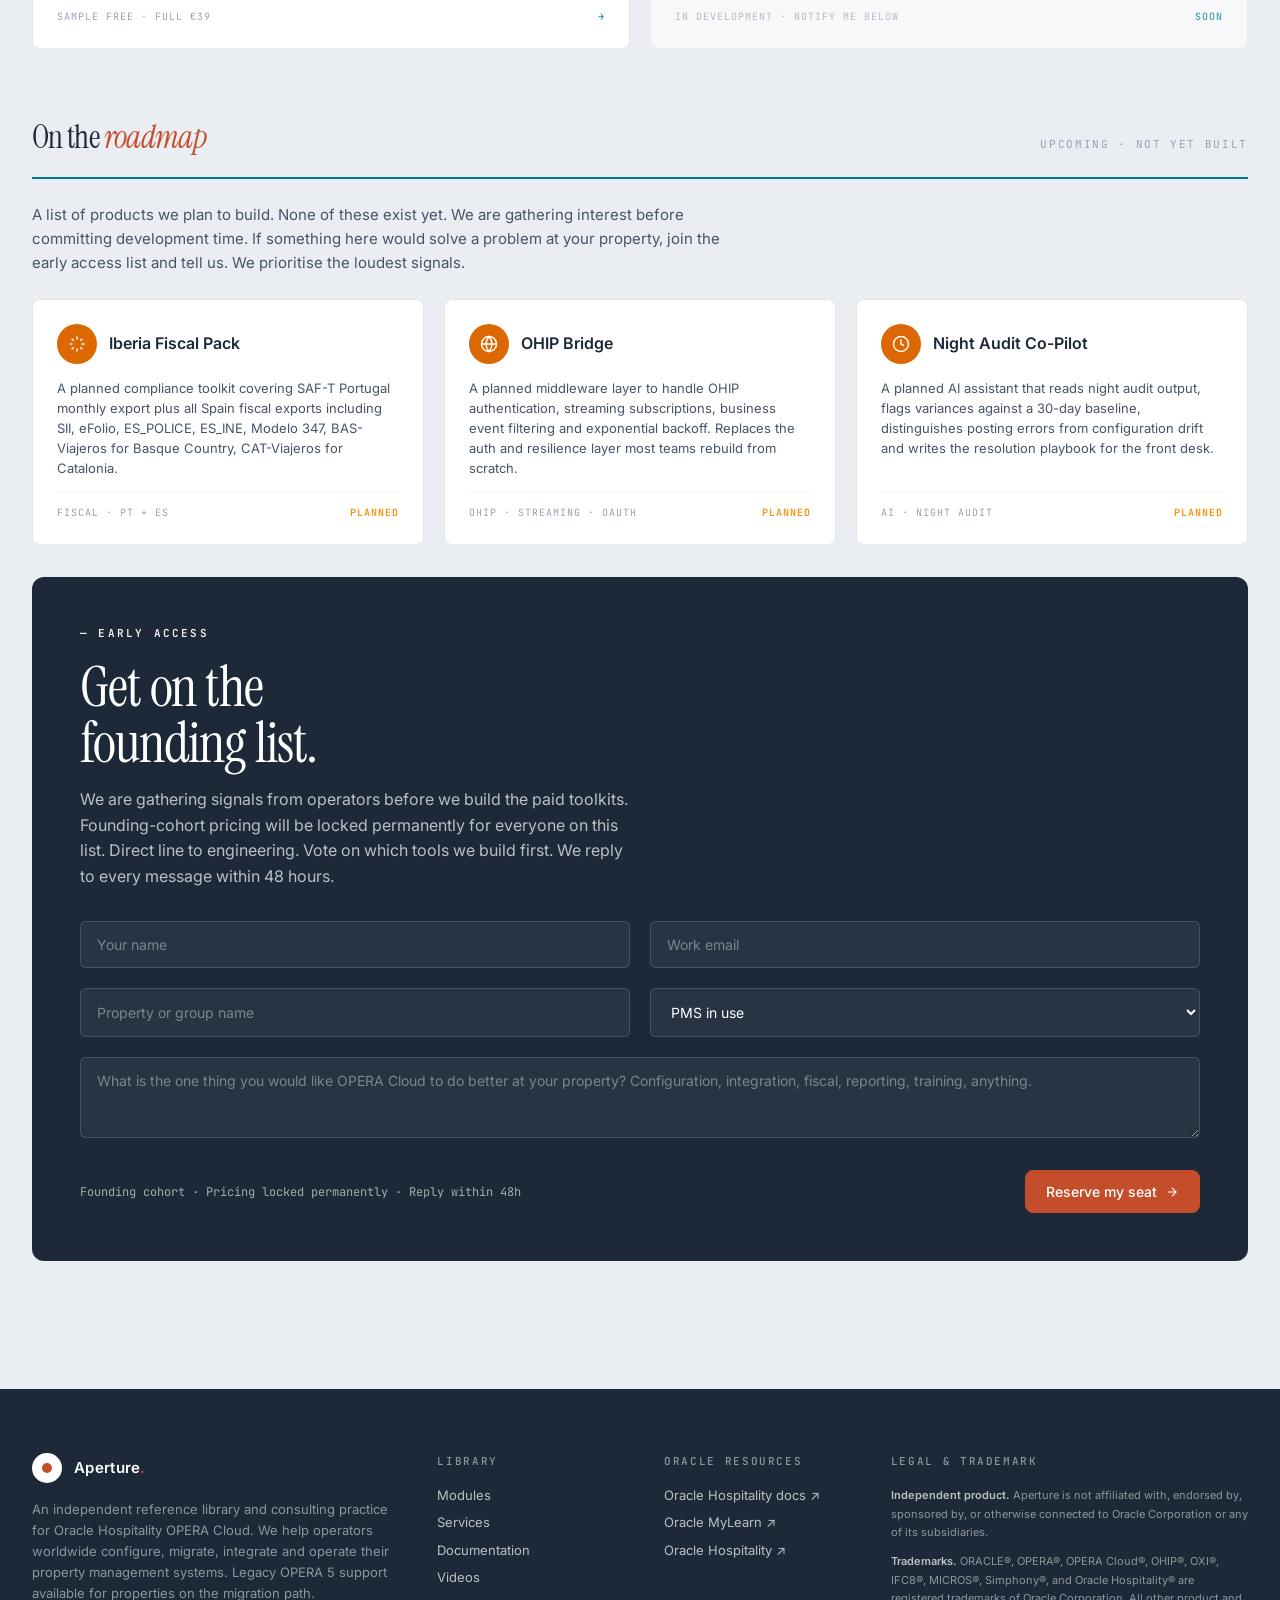
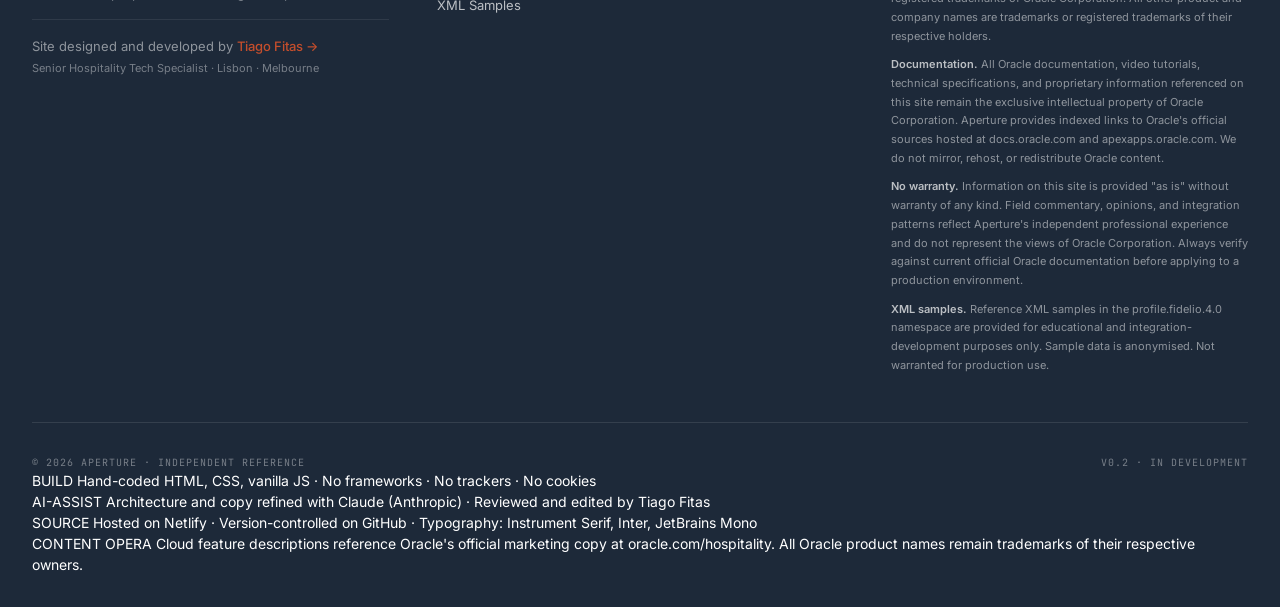
==== commit 7c10d864: "Add OPERA Reference Library page with GitHub-fetched markdown viewer" ====
--- a/index.html
+++ b/index.html
@@ -137,6 +137,10 @@
       <svg viewBox="0 0 24 24" fill="none" stroke="currentColor" stroke-width="2"><path d="M14 2H6a2 2 0 00-2 2v16a2 2 0 002 2h12a2 2 0 002-2V8z"/><path d="M14 2v6h6 M16 13H8 M16 17H8"/></svg>
       XML Samples
     </a>
+    <a href="opera-library.html" class="menu-link">
+      <svg viewBox="0 0 24 24" fill="none" stroke="currentColor" stroke-width="2"><path d="M4 19.5A2.5 2.5 0 016.5 17H20"/><path d="M6.5 2H20v20H6.5A2.5 2.5 0 014 19.5v-15A2.5 2.5 0 016.5 2z"/><path d="M9 7h6 M9 11h6 M9 15h4"/></svg>
+      Reference Library
+    </a>
     <div class="menubar-actions">
       <a href="#waitlist" class="btn btn-accent" style="padding: 6px 14px; font-size: 12px;">Early access</a>
     </div>
@@ -361,6 +365,20 @@
       <p class="desc">Sixteen reference XMLs in the profile.fidelio.4.0 namespace covering profiles, blocks, reservations, stay messages, resync requests. View in browser, download individually, or grab the full library zip.</p>
       <div class="foot">
         <span>16 SAMPLES · DOWNLOADABLE</span>
+        <span class="badge">→</span>
+      </div>
+    </a>
+
+    <a href="opera-library.html" class="tile span-12 module-tile">
+      <div class="head">
+        <div class="icon green">
+          <svg viewBox="0 0 24 24"><path d="M4 19.5A2.5 2.5 0 016.5 17H20"/><path d="M6.5 2H20v20H6.5A2.5 2.5 0 014 19.5v-15A2.5 2.5 0 016.5 2z"/><path d="M9 7h6 M9 11h6 M9 15h4"/></svg>
+        </div>
+        <h3>OPERA Reference Library</h3>
+      </div>
+      <p class="desc">Field-tested OPERA Cloud and OPERA 5 reference material. Cutover, IDeaS G3 RMS continuous pricing, SSD interface service accounts, Portugal fiscal deposits and city tax, Oracle training catalogue. Curated from official documentation with field commentary. Public, version-controlled, CC BY-NC-SA licensed.</p>
+      <div class="foot">
+        <span>SIX REFERENCES · GROWING · CC BY-NC-SA 4.0</span>
         <span class="badge">→</span>
       </div>
     </a>
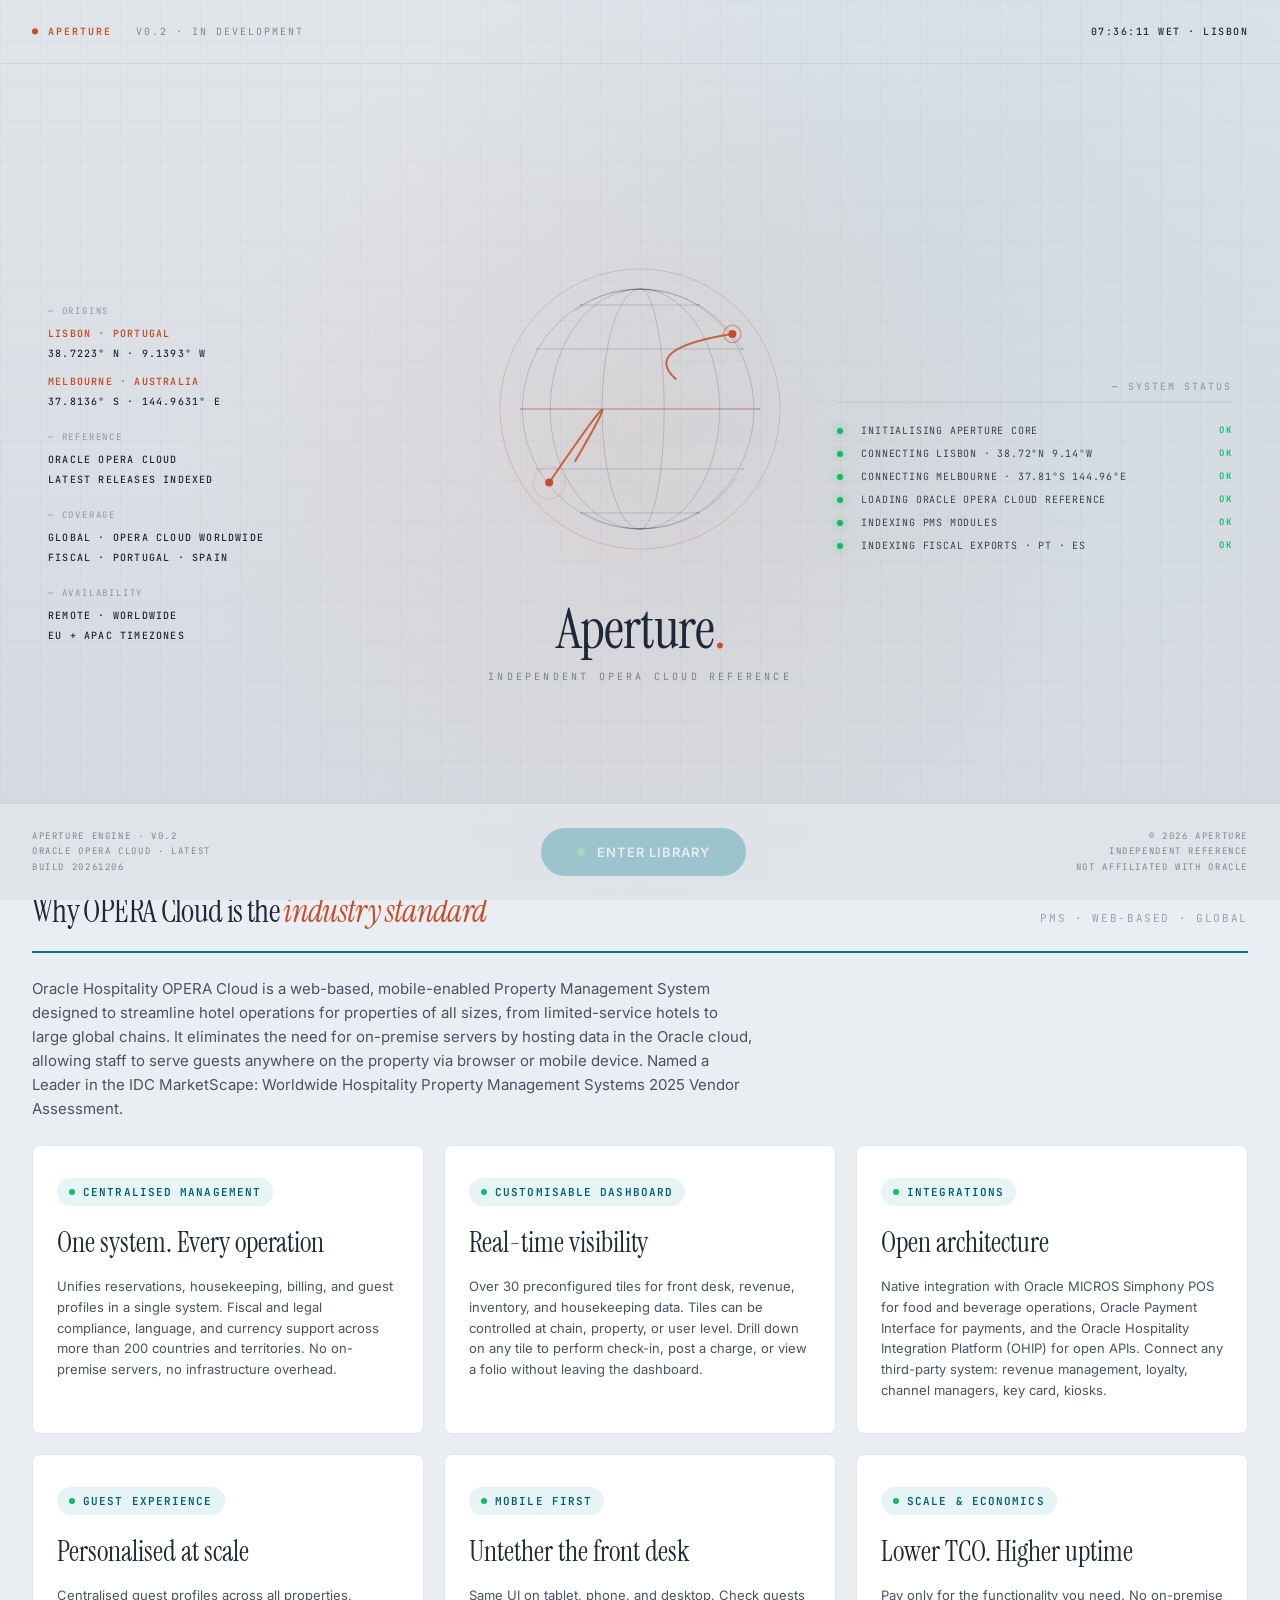
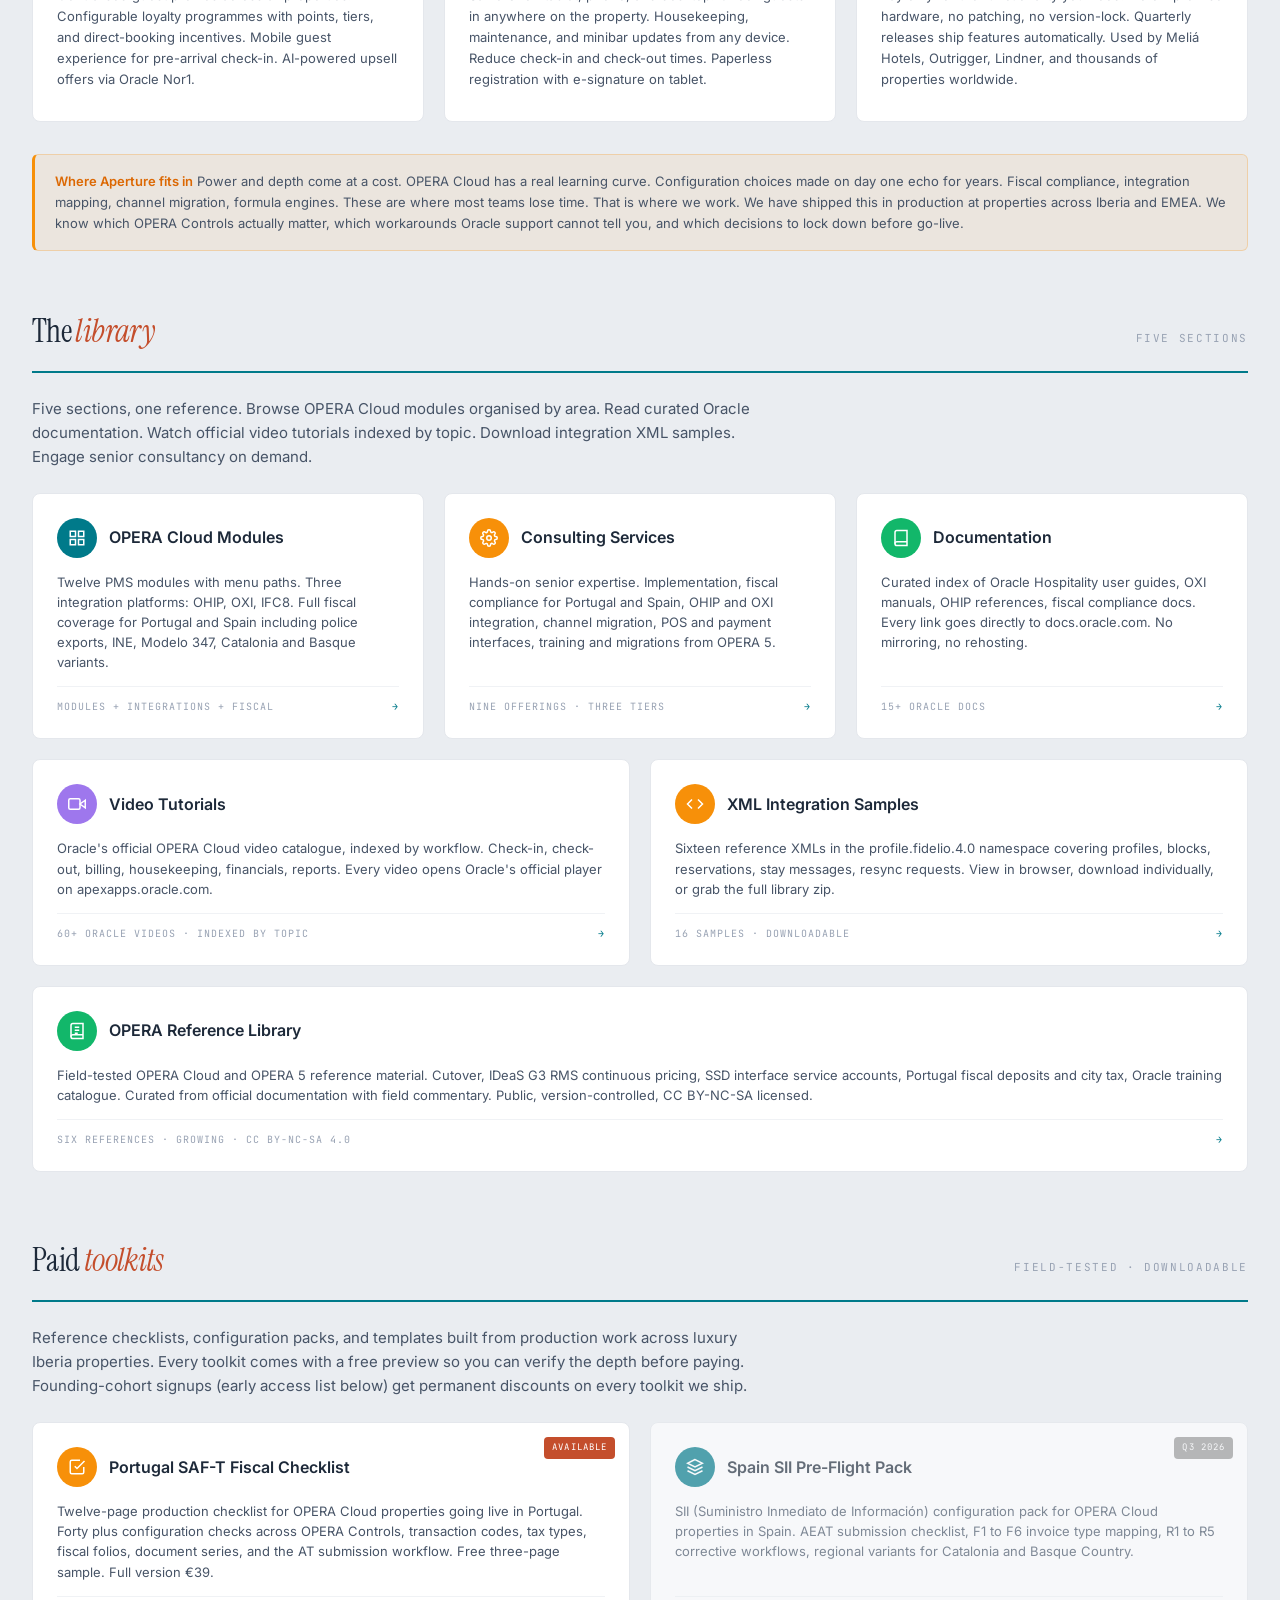
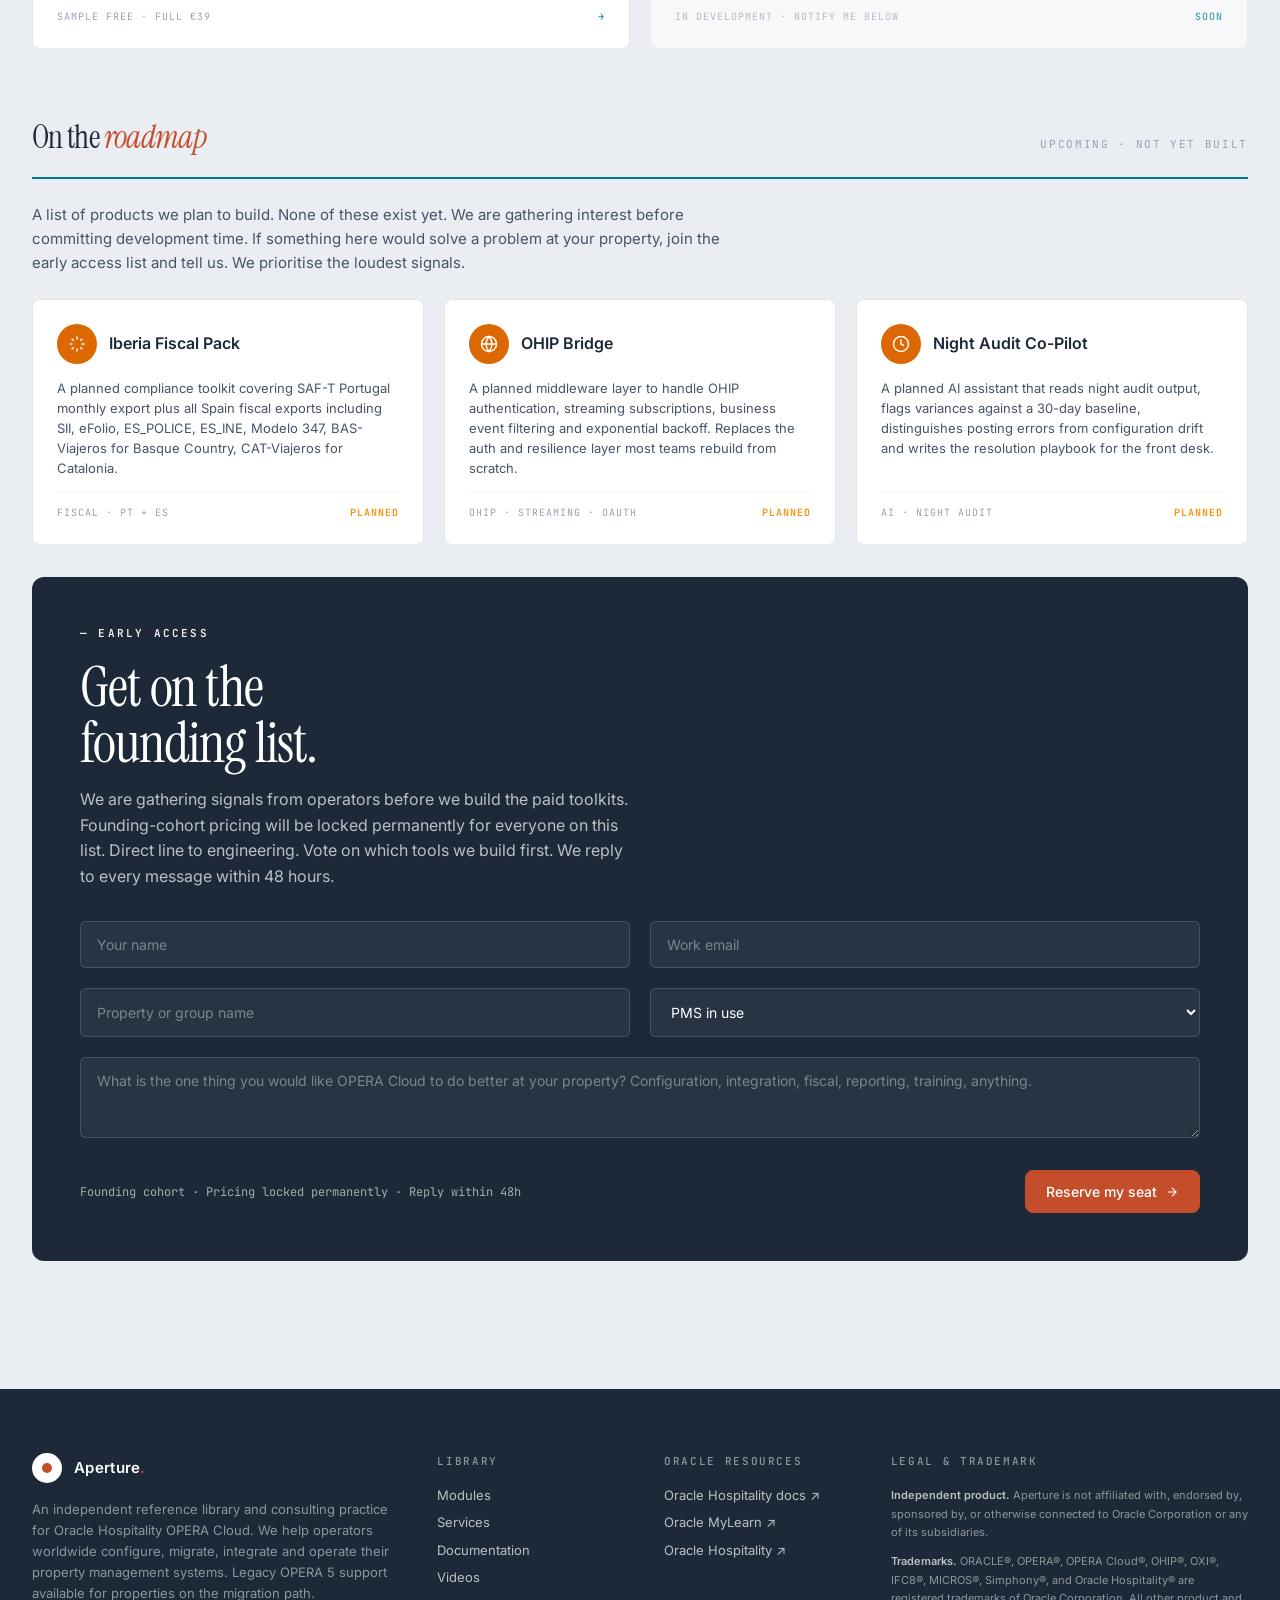
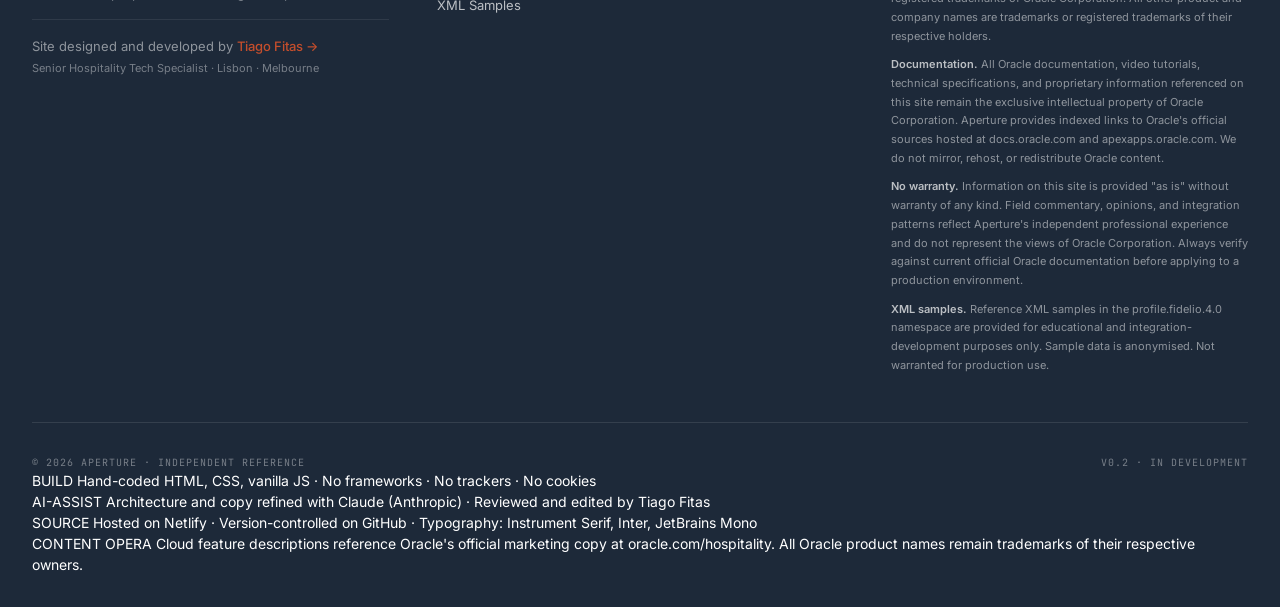
==== commit 61204e8b: "Strip consultancy framing: remove Services nav, replace Early access with GitHub link, demote sales " ====
--- a/index.html
+++ b/index.html
@@ -121,10 +121,6 @@
       <svg viewBox="0 0 24 24" fill="none" stroke="currentColor" stroke-width="2"><rect x="3" y="3" width="7" height="7"/><rect x="14" y="3" width="7" height="7"/><rect x="3" y="14" width="7" height="7"/><rect x="14" y="14" width="7" height="7"/></svg>
       Modules
     </a>
-    <a href="services.html" class="menu-link">
-      <svg viewBox="0 0 24 24" fill="none" stroke="currentColor" stroke-width="2"><circle cx="12" cy="12" r="3"/><path d="M19.4 15a1.65 1.65 0 00.33 1.82l.06.06a2 2 0 010 2.83 2 2 0 01-2.83 0l-.06-.06a1.65 1.65 0 00-1.82-.33 1.65 1.65 0 00-1 1.51V21a2 2 0 01-4 0v-.09A1.65 1.65 0 009 19.4a1.65 1.65 0 00-1.82.33l-.06.06a2 2 0 01-2.83 0 2 2 0 010-2.83l.06-.06a1.65 1.65 0 00.33-1.82 1.65 1.65 0 00-1.51-1H3a2 2 0 010-4h.09A1.65 1.65 0 004.6 9a1.65 1.65 0 00-.33-1.82l-.06-.06a2 2 0 010-2.83 2 2 0 012.83 0l.06.06a1.65 1.65 0 001.82.33H9a1.65 1.65 0 001-1.51V3a2 2 0 014 0v.09a1.65 1.65 0 001 1.51 1.65 1.65 0 001.82-.33l.06-.06a2 2 0 012.83 0 2 2 0 010 2.83l-.06.06a1.65 1.65 0 00-.33 1.82V9a1.65 1.65 0 001.51 1H21a2 2 0 010 4h-.09a1.65 1.65 0 00-1.51 1z"/></svg>
-      Services
-    </a>
     <a href="resources.html" class="menu-link">
       <svg viewBox="0 0 24 24" fill="none" stroke="currentColor" stroke-width="2"><path d="M4 19.5A2.5 2.5 0 016.5 17H20"/><path d="M6.5 2H20v20H6.5A2.5 2.5 0 014 19.5v-15A2.5 2.5 0 016.5 2z"/></svg>
       Documentation
@@ -142,7 +138,7 @@
       Reference Library
     </a>
     <div class="menubar-actions">
-      <a href="#waitlist" class="btn btn-accent" style="padding: 6px 14px; font-size: 12px;">Early access</a>
+      <a href="https://github.com/austugal/opera-references" target="_blank" rel="noopener" class="btn btn-secondary" style="padding: 6px 14px; font-size: 12px;">GitHub ↗</a>
     </div>
   </div>
 </nav>
@@ -164,8 +160,8 @@
           Browse modules
           <svg width="14" height="14" viewBox="0 0 24 24" fill="none" stroke="currentColor" stroke-width="2"><path d="M5 12h14M12 5l7 7-7 7"/></svg>
         </a>
-        <a href="services.html" class="btn btn-secondary">View services</a>
-        <a href="#waitlist" class="btn btn-secondary">Early access</a>
+        
+        
       </div>
     </div>
   </section>
